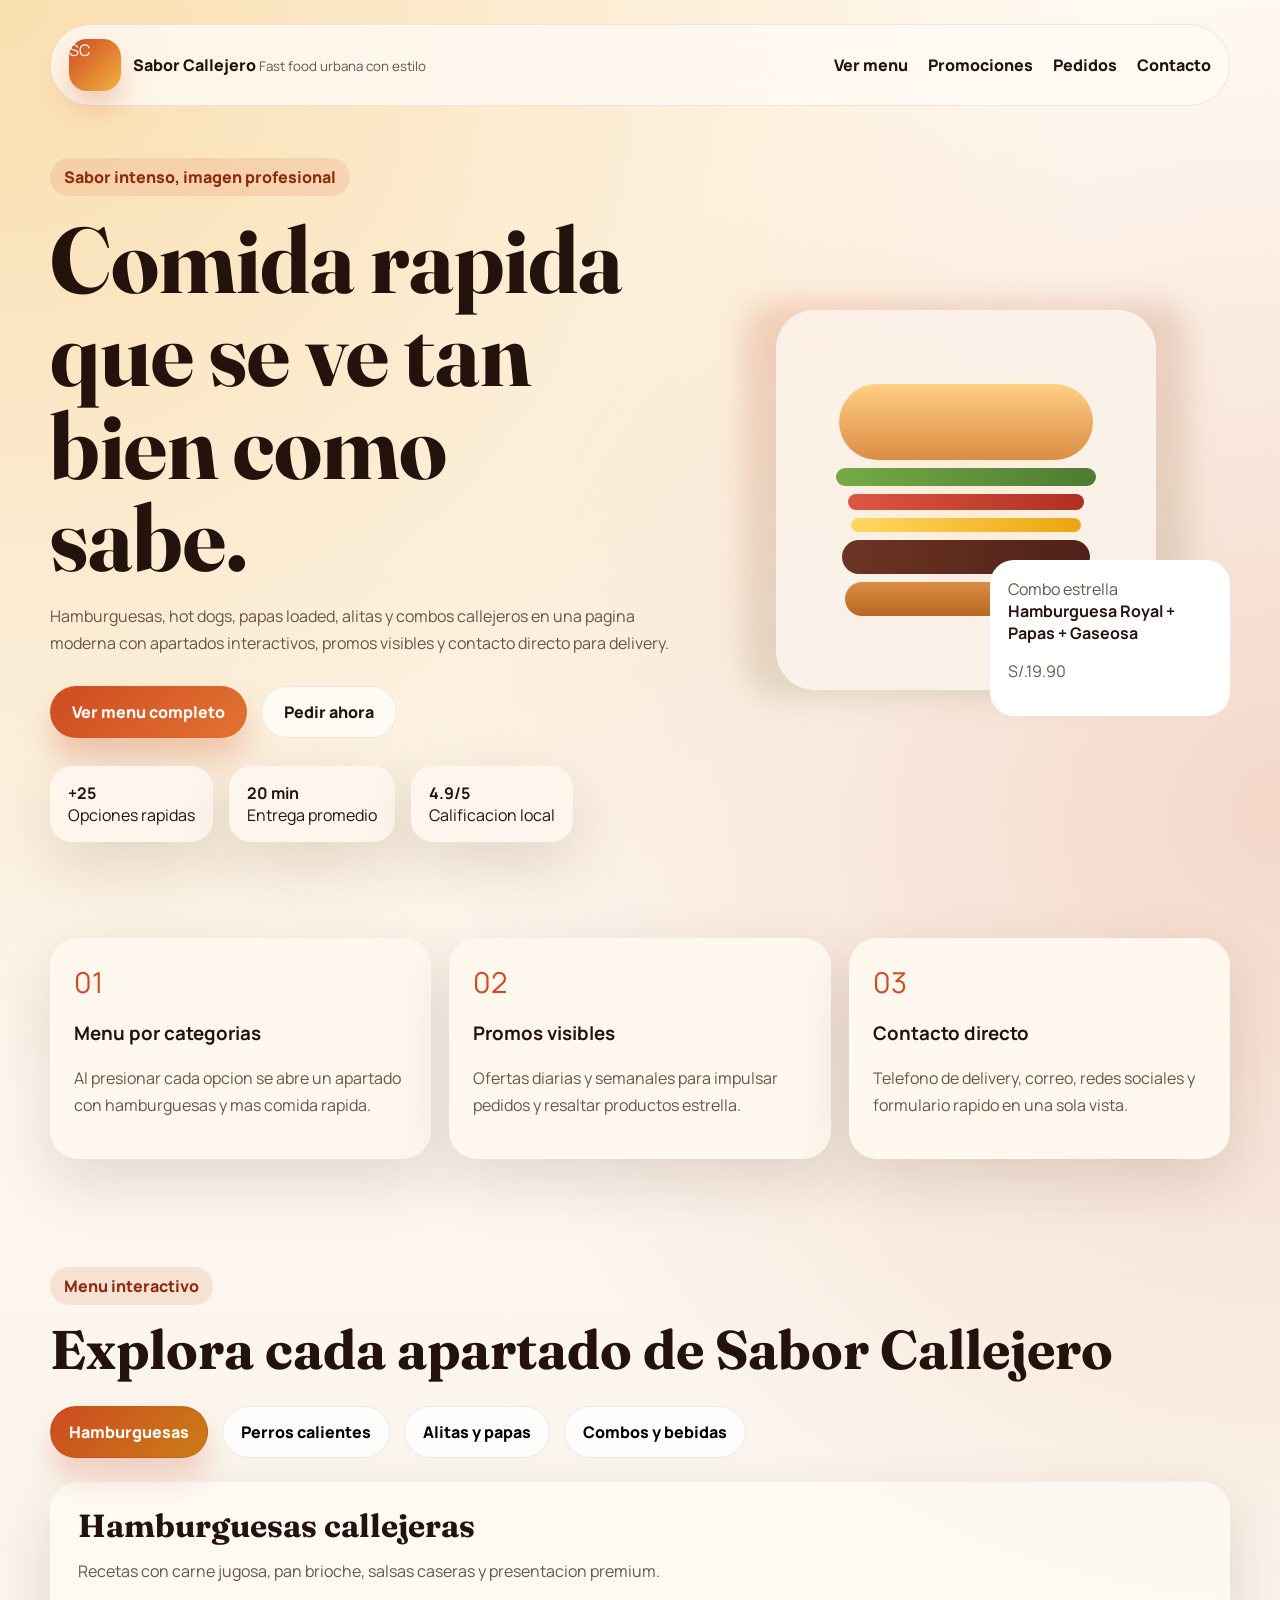
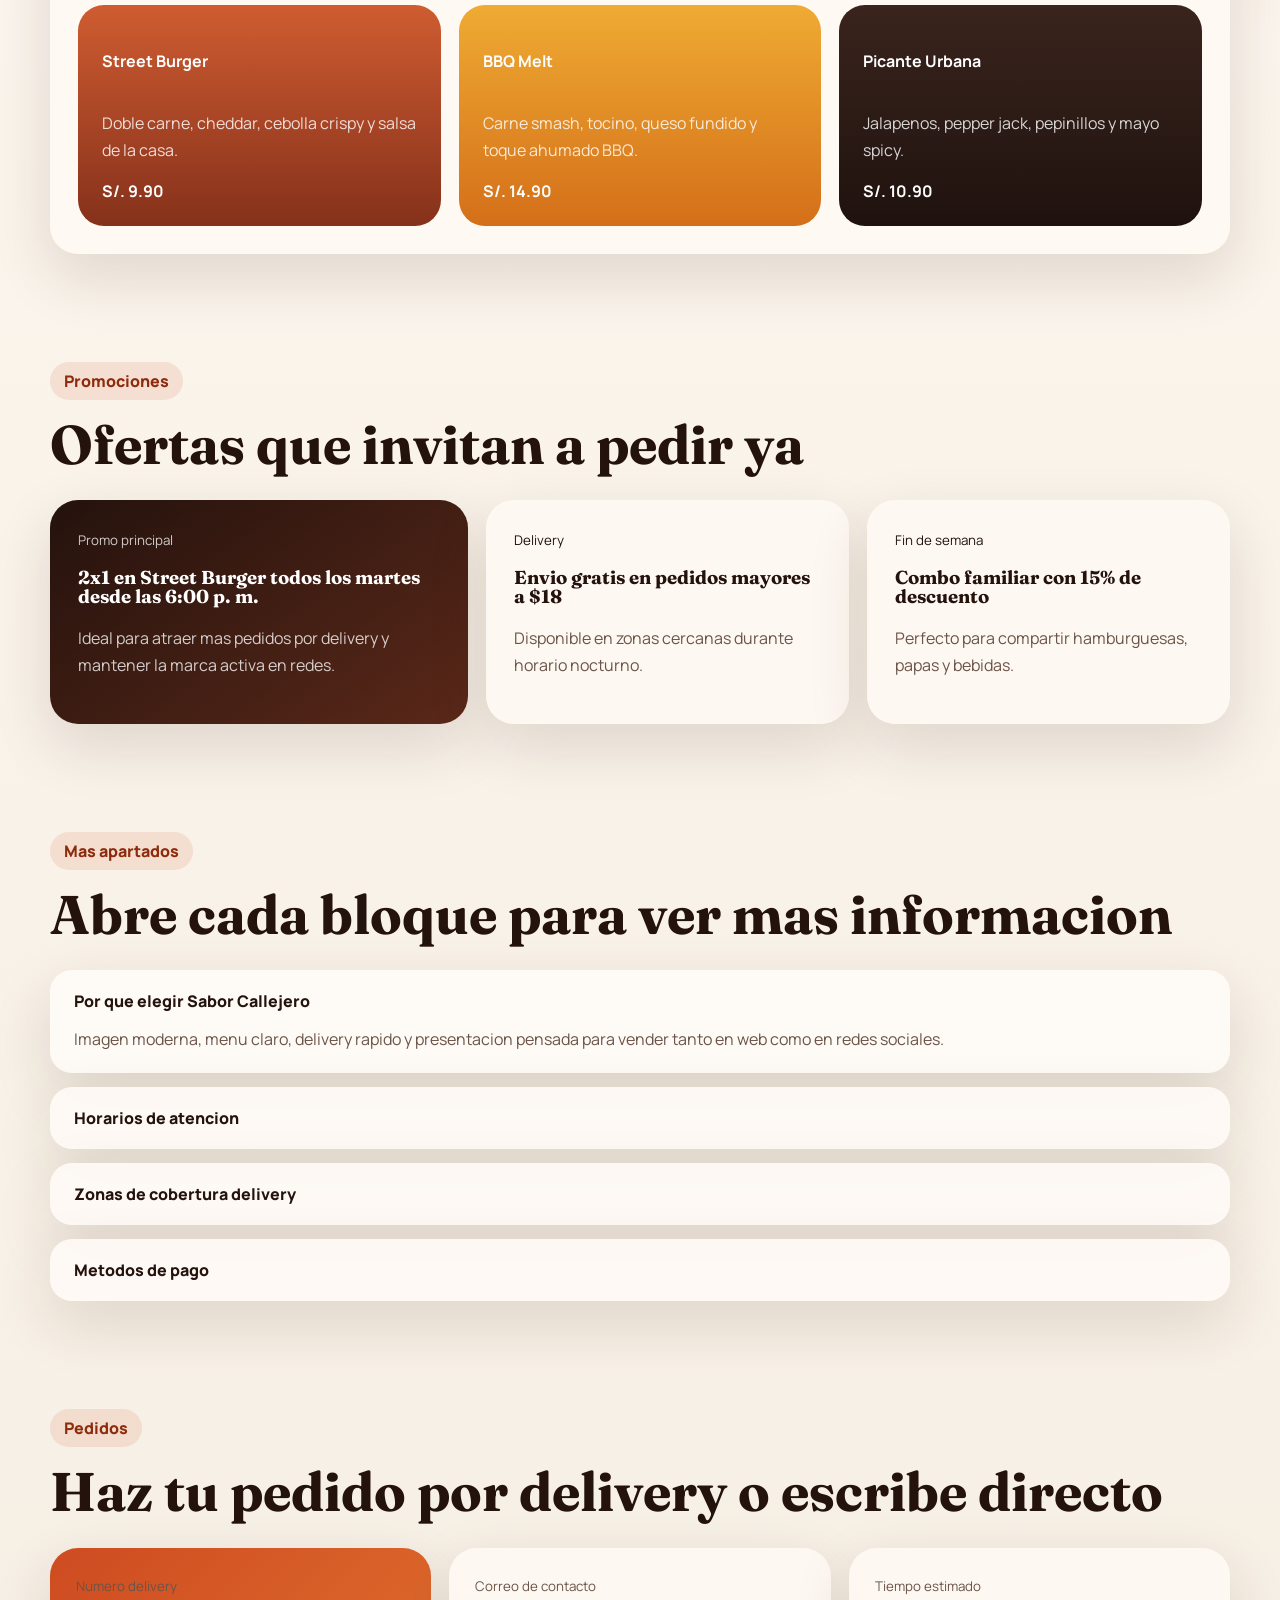
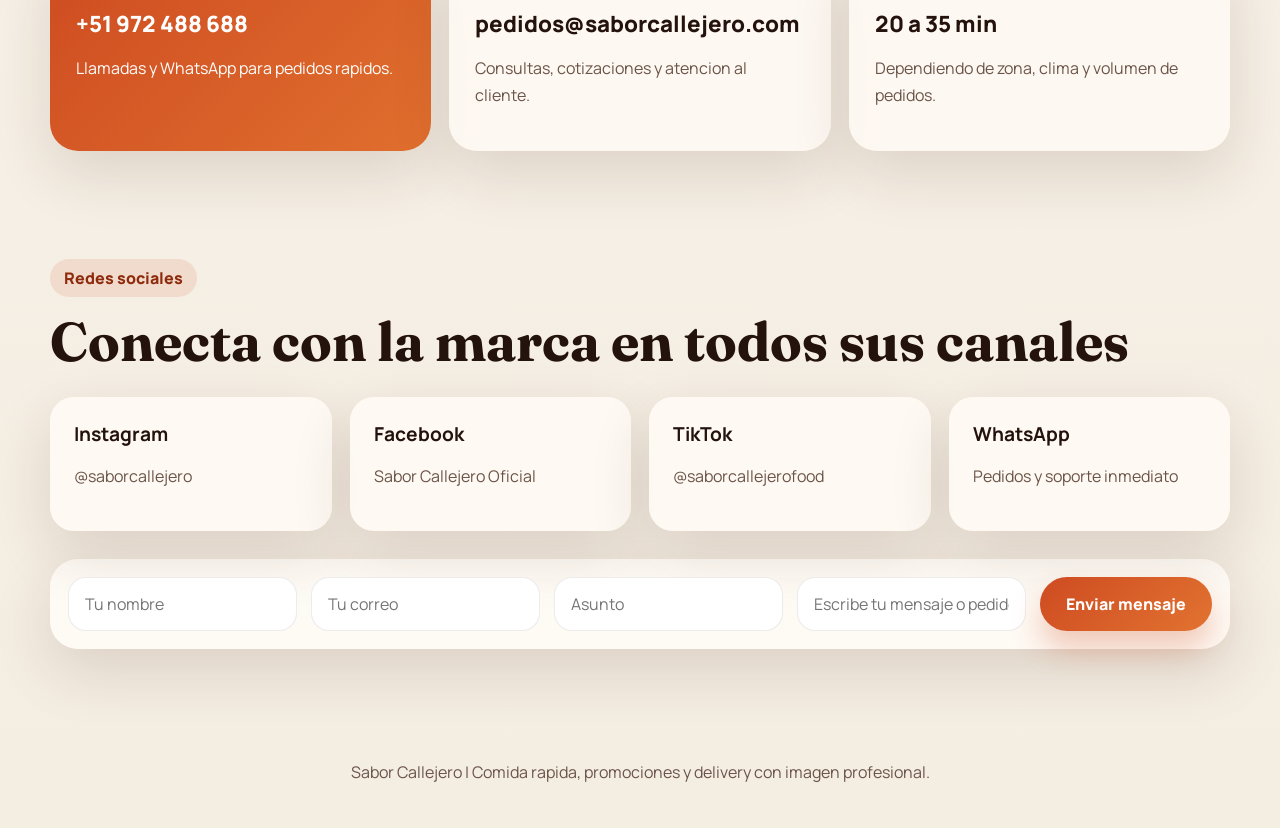
==== index.html @ bda2f39a "Add files via upload pagina web" ====
<!DOCTYPE html>
<html lang="es">
<head>
  <meta charset="UTF-8">
  <meta name="viewport" content="width=device-width, initial-scale=1.0">
  <title>Sabor Callejero</title>
  <link rel="preconnect" href="https://fonts.googleapis.com">
  <link rel="preconnect" href="https://fonts.gstatic.com" crossorigin>
  <link href="https://fonts.googleapis.com/css2?family=Fraunces:wght@600;700&family=Manrope:wght@400;500;700;800&display=swap" rel="stylesheet">
  <link rel="stylesheet" href="styles.css">
</head>
<body>
  <header class="hero" id="inicio">
    <nav class="navbar">
      <a class="brand" href="#inicio">
        <span class="brand-mark">SC</span>
        <span>
          <strong>Sabor Callejero</strong>
          <small>Fast food urbana con estilo</small>
        </span>
      </a>

      <div class="nav-links">
        <a href="#menu-panel">Ver menu</a>
        <a href="#promociones">Promociones</a>
        <a href="#pedidos">Pedidos</a>
        <a href="#contacto">Contacto</a>
      </div>
    </nav>

    <section class="hero-content">
      <div class="hero-copy">
        <span class="eyebrow">Sabor intenso, imagen profesional</span>
        <h1>Comida rapida que se ve tan bien como sabe.</h1>
        <p>
          Hamburguesas, hot dogs, papas loaded, alitas y combos callejeros en una pagina
          moderna con apartados interactivos, promos visibles y contacto directo para delivery.
        </p>

        <div class="hero-actions">
          <a class="btn btn-primary" href="#menu-panel">Ver menu completo</a>
          <a class="btn btn-secondary" href="#pedidos">Pedir ahora</a>
        </div>

        <div class="hero-stats">
          <article>
            <strong>+25</strong>
            <span>Opciones rapidas</span>
          </article>
          <article>
            <strong>20 min</strong>
            <span>Entrega promedio</span>
          </article>
          <article>
            <strong>4.9/5</strong>
            <span>Calificacion local</span>
          </article>
        </div>
      </div>

      <div class="hero-visual">
        <div class="hero-card">
          <div class="plate-glow"></div>
          <div class="plate">
            <div class="food-layer bun-top"></div>
            <div class="food-layer lettuce"></div>
            <div class="food-layer tomato"></div>
            <div class="food-layer cheese"></div>
            <div class="food-layer meat"></div>
            <div class="food-layer bun-bottom"></div>
          </div>
          <div class="floating-note">
            <span>Combo estrella</span>
            <strong>Hamburguesa Royal + Papas + Gaseosa</strong>
            <p>S/.19.90</p>
          </div>
        </div>
      </div>
    </section>
  </header>

  <main>
    <section class="section quick-highlights">
      <article>
        <span>01</span>
        <h3>Menu por categorias</h3>
        <p>Al presionar cada opcion se abre un apartado con hamburguesas y mas comida rapida.</p>
      </article>
      <article>
        <span>02</span>
        <h3>Promos visibles</h3>
        <p>Ofertas diarias y semanales para impulsar pedidos y resaltar productos estrella.</p>
      </article>
      <article>
        <span>03</span>
        <h3>Contacto directo</h3>
        <p>Telefono de delivery, correo, redes sociales y formulario rapido en una sola vista.</p>
      </article>
    </section>

    <section class="section menu-panel" id="menu-panel">
      <div class="section-heading">
        <span>Menu interactivo</span>
        <h2>Explora cada apartado de Sabor Callejero</h2>
      </div>

      <div class="menu-tabs" role="tablist" aria-label="Categorias del menu">
        <button class="tab-button active" data-tab="hamburguesas" type="button">Hamburguesas</button>
        <button class="tab-button" data-tab="perros" type="button">Perros calientes</button>
        <button class="tab-button" data-tab="alitas" type="button">Alitas y papas</button>
        <button class="tab-button" data-tab="combos" type="button">Combos y bebidas</button>
      </div>

      <div class="tab-panels">
        <section class="tab-panel active" id="hamburguesas">
          <div class="panel-intro">
            <h3>Hamburguesas callejeras</h3>
            <p>Recetas con carne jugosa, pan brioche, salsas caseras y presentacion premium.</p>
          </div>
          <div class="menu-grid">
            <article class="menu-card warm">
              <h4>Street Burger</h4>
              <p>Doble carne, cheddar, cebolla crispy y salsa de la casa.</p>
              <strong>S/. 9.90</strong>
            </article>
            <article class="menu-card bright">
              <h4>BBQ Melt</h4>
              <p>Carne smash, tocino, queso fundido y toque ahumado BBQ.</p>
              <strong>S/. 14.90</strong>
            </article>
            <article class="menu-card dark">
              <h4>Picante Urbana</h4>
              <p>Jalapenos, pepper jack, pepinillos y mayo spicy.</p>
              <strong>S/. 10.90</strong>
            </article>
          </div>
        </section>

        <section class="tab-panel" id="perros">
          <div class="panel-intro">
            <h3>Perros calientes y wraps</h3>
            <p>Opciones callejeras para quienes buscan algo rapido, potente y facil de pedir.</p>
          </div>
          <div class="menu-grid">
            <article class="menu-card gold">
              <h4>Dog Clasico XL</h4>
              <p>Salchicha premium, papitas trituradas, salsas y cebolla.</p>
              <strong>S/. 8.50</strong>
            </article>
            <article class="menu-card green">
              <h4>Wrap Crispy</h4>
              <p>Pollo crujiente, lechuga fresca, queso y salsa ranch.</p>
              <strong>S/. 9.30</strong>
            </article>
            <article class="menu-card warm">
              <h4>Dog Calle 90</h4>
              <p>Tocino, queso, maiz dulce y lluvia de papas crocantes.</p>
              <strong>S/. 8.90</strong>
            </article>
          </div>
        </section>

        <section class="tab-panel" id="alitas">
          <div class="panel-intro">
            <h3>Alitas, papas y extras</h3>
            <p>Perfecto para compartir o para armar una noche de antojo completo.</p>
          </div>
          <div class="menu-grid">
            <article class="menu-card dark">
              <h4>Alitas Hot Fire</h4>
              <p>8 piezas en salsa picante con dip cremoso.</p>
              <strong>S/. 10.90</strong>
            </article>
            <article class="menu-card sweet">
              <h4>Papas Loaded</h4>
              <p>Papas fritas con cheddar, bacon y salsa especial.</p>
              <strong>S/. 7.80</strong>
            </article>
            <article class="menu-card bright">
              <h4>Onion Crunch</h4>
              <p>Aros de cebolla y nuggets crujientes para compartir.</p>
              <strong>S/. 8.40</strong>
            </article>
          </div>
        </section>

        <section class="tab-panel" id="combos">
          <div class="panel-intro">
            <h3>Combos y bebidas</h3>
            <p>Pedidos listos para delivery con ahorro y presentacion clara para venta rapida.</p>
          </div>
          <div class="menu-grid">
            <article class="menu-card green">
              <h4>Combo Burger Max</h4>
              <p>Hamburguesa, papas grandes y gaseosa de 500 ml.</p>
              <strong>S/. 14.90</strong>
            </article>
            <article class="menu-card gold">
              <h4>Combo Street Duo</h4>
              <p>Dos perros calientes, papas medianas y dos bebidas.</p>
              <strong>S/. 17.50</strong>
            </article>
            <article class="menu-card sweet">
              <h4>Combo Party Box</h4>
              <p>Alitas, nuggets, papas loaded y cuatro gaseosas.</p>
              <strong>S/. 26.00</strong>
            </article>
          </div>
        </section>
      </div>
    </section>

    <section class="section promo-section" id="promociones">
      <div class="section-heading">
        <span>Promociones</span>
        <h2>Ofertas que invitan a pedir ya</h2>
      </div>

      <div class="promo-grid">
        <article class="promo-card feature">
          <small>Promo principal</small>
          <h3>2x1 en Street Burger todos los martes desde las 6:00 p. m.</h3>
          <p>Ideal para atraer mas pedidos por delivery y mantener la marca activa en redes.</p>
        </article>
        <article class="promo-card">
          <small>Delivery</small>
          <h3>Envio gratis en pedidos mayores a $18</h3>
          <p>Disponible en zonas cercanas durante horario nocturno.</p>
        </article>
        <article class="promo-card">
          <small>Fin de semana</small>
          <h3>Combo familiar con 15% de descuento</h3>
          <p>Perfecto para compartir hamburguesas, papas y bebidas.</p>
        </article>
      </div>
    </section>

    <section class="section accordion-section">
      <div class="section-heading">
        <span>Mas apartados</span>
        <h2>Abre cada bloque para ver mas informacion</h2>
      </div>

      <div class="accordion">
        <details open>
          <summary>Por que elegir Sabor Callejero</summary>
          <p>Imagen moderna, menu claro, delivery rapido y presentacion pensada para vender tanto en web como en redes sociales.</p>
        </details>
        <details>
          <summary>Horarios de atencion</summary>
          <p>Lunes a jueves de 5:30 Pm. a 12:30 Am. Viernes a domingo de 5:00 Pm. a 12.00 Am.</p>
        </details>
        <details>
          <summary>Zonas de cobertura delivery</summary>
          <p>Centro, zona comercial, barrios residenciales cercanos y oficinas alrededor del punto principal.</p>
        </details>
        <details>
          <summary>Metodos de pago</summary>
          <p>Efectivo, transferencia, tarjeta, pago contra entrega y billeteras digitales (Yape, plin, prexpe, etc).</p>
        </details>
      </div>
    </section>

    <section class="section orders-section" id="pedidos">
      <div class="section-heading">
        <span>Pedidos</span>
        <h2>Haz tu pedido por delivery o escribe directo</h2>
      </div>

      <div class="orders-grid">
        <article class="contact-card primary-contact">
          <small>Numero delivery</small>
          <a href="tel:+51972488688">+51 972 488 688</a>
          <p>Llamadas y WhatsApp para pedidos rapidos.</p>
        </article>
        <article class="contact-card">
          <small>Correo de contacto</small>
          <a href="mailto:pedidos@saborcallejero.com">pedidos@saborcallejero.com</a>
          <p>Consultas, cotizaciones y atencion al cliente.</p>
        </article>
        <article class="contact-card">
          <small>Tiempo estimado</small>
          <strong>20 a 35 min</strong>
          <p>Dependiendo de zona, clima y volumen de pedidos.</p>
        </article>
      </div>
    </section>

    <section class="section social-section" id="contacto">
      <div class="section-heading">
        <span>Redes sociales</span>
        <h2>Conecta con la marca en todos sus canales</h2>
      </div>

      <div class="social-grid">
        <a class="social-card" href="#" aria-label="Instagram de Sabor Callejero">
          <strong>Instagram</strong>
          <p>@saborcallejero</p>
        </a>
        <a class="social-card" href="#" aria-label="Facebook de Sabor Callejero">
          <strong>Facebook</strong>
          <p>Sabor Callejero Oficial</p>
        </a>
        <a class="social-card" href="#" aria-label="TikTok de Sabor Callejero">
          <strong>TikTok</strong>
          <p>@saborcallejerofood</p>
        </a>
        <a class="social-card" href="#" aria-label="WhatsApp de Sabor Callejero">
          <strong>WhatsApp</strong>
          <p>Pedidos y soporte inmediato</p>
        </a>
      </div>

      <form class="booking-form" id="bookingForm">
        <input type="text" name="nombre" placeholder="Tu nombre" required>
        <input type="email" name="correo" placeholder="Tu correo" required>
        <input type="text" name="asunto" placeholder="Asunto" required>
        <input type="text" name="mensaje" placeholder="Escribe tu mensaje o pedido" required>
        <button type="submit" class="btn btn-primary">Enviar mensaje</button>
      </form>
      <p class="form-message" id="formMessage" aria-live="polite"></p>
    </section>
  </main>

  <footer class="footer">
    <p>Sabor Callejero | Comida rapida, promociones y delivery con imagen profesional.</p>
  </footer>

  <script src="script.js"></script>
</body>
</html>
---- styles.css ----
:root {
  --bg: #f4ede2;
  --panel: rgba(255, 248, 240, 0.88);
  --panel-strong: #fff8ef;
  --text: #24120d;
  --muted: #6b5448;
  --primary: #ce4b21;
  --primary-dark: #8f2b0d;
  --accent: #f1b13f;
  --accent-dark: #ca7d16;
  --deep: #22130f;
  --green: #4f7a42;
  --line: rgba(36, 18, 13, 0.08);
  --shadow: 0 22px 60px rgba(69, 32, 18, 0.14);
  --radius: 28px;
}

* {
  box-sizing: border-box;
}

html {
  scroll-behavior: smooth;
}

body {
  margin: 0;
  font-family: "Manrope", sans-serif;
  color: var(--text);
  background:
    radial-gradient(circle at top left, rgba(241, 177, 63, 0.38), transparent 26%),
    radial-gradient(circle at right 20%, rgba(206, 75, 33, 0.18), transparent 24%),
    linear-gradient(180deg, #fffaf3 0%, var(--bg) 100%);
}

a {
  color: inherit;
  text-decoration: none;
}

button,
input {
  font: inherit;
}

.hero,
.section,
.footer {
  width: min(1180px, calc(100% - 32px));
  margin: 0 auto;
}

.hero {
  padding: 24px 0 42px;
}

.navbar {
  display: flex;
  justify-content: space-between;
  align-items: center;
  gap: 18px;
  padding: 14px 18px;
  border-radius: 999px;
  border: 1px solid var(--line);
  background: rgba(255, 251, 246, 0.8);
  backdrop-filter: blur(12px);
  position: sticky;
  top: 16px;
  z-index: 10;
}

.brand {
  display: flex;
  align-items: center;
  gap: 12px;
}

.brand span {
  display: block;
}

.brand strong,
.nav-links a,
.tab-button,
.accordion summary {
  font-weight: 800;
}

.brand small {
  color: var(--muted);
}

.brand-mark {
  width: 52px;
  height: 52px;
  display: grid;
  place-items: center;
  border-radius: 18px;
  color: white;
  background: linear-gradient(135deg, var(--primary), var(--accent));
  box-shadow: 0 16px 28px rgba(206, 75, 33, 0.25);
}

.nav-links {
  display: flex;
  flex-wrap: wrap;
  gap: 20px;
}

.nav-links a {
  position: relative;
}

.nav-links a::after {
  content: "";
  position: absolute;
  left: 0;
  bottom: -6px;
  width: 100%;
  height: 2px;
  background: var(--primary);
  transform: scaleX(0);
  transform-origin: left;
  transition: transform 0.25s ease;
}

.nav-links a:hover::after {
  transform: scaleX(1);
}

.hero-content {
  display: grid;
  grid-template-columns: 1.08fr 0.92fr;
  gap: 32px;
  align-items: center;
  padding-top: 52px;
}

.eyebrow,
.section-heading span {
  display: inline-block;
  padding: 8px 14px;
  border-radius: 999px;
  background: rgba(206, 75, 33, 0.12);
  color: var(--primary-dark);
  font-weight: 800;
}

.hero-copy h1,
.section-heading h2,
.panel-intro h3,
.promo-card h3 {
  font-family: "Fraunces", serif;
  line-height: 1;
}

.hero-copy h1 {
  font-size: clamp(3rem, 8vw, 5.8rem);
  margin: 18px 0;
  max-width: 10ch;
}

.hero-copy p,
.quick-highlights p,
.panel-intro p,
.menu-card p,
.promo-card p,
.contact-card p,
.social-card p,
.accordion p,
.footer p {
  color: var(--muted);
  line-height: 1.7;
}

.hero-actions,
.hero-stats,
.menu-tabs,
.promo-grid,
.orders-grid,
.social-grid {
  display: flex;
  flex-wrap: wrap;
}

.hero-actions {
  gap: 14px;
  margin-top: 28px;
}

.btn {
  min-height: 52px;
  padding: 0 22px;
  border: 0;
  border-radius: 999px;
  display: inline-flex;
  align-items: center;
  justify-content: center;
  cursor: pointer;
  font-weight: 800;
  transition: transform 0.25s ease, box-shadow 0.25s ease;
}

.btn:hover,
.tab-button:hover,
.social-card:hover {
  transform: translateY(-2px);
}

.btn-primary {
  color: white;
  background: linear-gradient(135deg, var(--primary), #e27331);
  box-shadow: 0 18px 30px rgba(206, 75, 33, 0.28);
}

.btn-secondary {
  background: rgba(255, 255, 255, 0.7);
  border: 1px solid var(--line);
}

.hero-stats {
  gap: 16px;
  margin-top: 28px;
}

.hero-stats article,
.quick-highlights article,
.contact-card,
.promo-card,
.social-card,
.accordion details,
.booking-form,
.tab-panel {
  box-shadow: var(--shadow);
}

.hero-stats article {
  min-width: 150px;
  padding: 16px 18px;
  border-radius: 22px;
  background: var(--panel);
}

.hero-stats strong,
.quick-highlights span,
.contact-card a,
.contact-card strong {
  display: block;
}

.hero-visual {
  position: relative;
}

.hero-card {
  position: relative;
  min-height: 520px;
  display: grid;
  place-items: center;
}

.plate-glow {
  position: absolute;
  inset: 12% 8%;
  border-radius: 32px;
  background:
    radial-gradient(circle at center, rgba(241, 177, 63, 0.72), transparent 42%),
    linear-gradient(160deg, rgba(206, 75, 33, 0.2), rgba(79, 122, 66, 0.16));
  filter: blur(14px);
}

.plate {
  position: relative;
  width: min(380px, 86%);
  aspect-ratio: 1 / 1;
  display: flex;
  flex-direction: column;
  justify-content: center;
  gap: 8px;
  padding: 42px;
  border-radius: 38px;
  background: rgba(255, 250, 244, 0.78);
  backdrop-filter: blur(10px);
  animation: floatPlate 4.6s ease-in-out infinite;
}

.food-layer {
  margin: 0 auto;
  border-radius: 999px;
}

.bun-top {
  width: 86%;
  height: 76px;
  background: linear-gradient(180deg, #ffcf83, #db8d44);
}

.lettuce {
  width: 88%;
  height: 18px;
  background: linear-gradient(90deg, #76aa48, #4d7b30);
}

.tomato {
  width: 80%;
  height: 16px;
  background: linear-gradient(90deg, #dc5743, #af2f21);
}

.cheese {
  width: 78%;
  height: 14px;
  background: linear-gradient(90deg, #ffd861, #eca510);
}

.meat {
  width: 84%;
  height: 34px;
  background: linear-gradient(90deg, #6d3424, #4f2117);
}

.bun-bottom {
  width: 82%;
  height: 34px;
  background: linear-gradient(180deg, #db8d44, #b76823);
}

.floating-note {
  position: absolute;
  right: 0;
  bottom: 44px;
  max-width: 240px;
  padding: 18px;
  border-radius: 24px;
  background: white;
  animation: floatNote 5.8s ease-in-out infinite;
}

.floating-note span,
.floating-note p {
  color: var(--muted);
}

.section {
  padding: 54px 0;
}

.section-heading h2 {
  font-size: clamp(2rem, 5vw, 3.4rem);
  margin: 18px 0 0;
}

.quick-highlights {
  display: grid;
  grid-template-columns: repeat(3, 1fr);
  gap: 18px;
}

.quick-highlights article {
  padding: 24px;
  border-radius: var(--radius);
  background: var(--panel-strong);
}

.quick-highlights span {
  font-size: 1.8rem;
  color: var(--primary);
  margin-bottom: 14px;
}

.menu-panel {
  scroll-margin-top: 110px;
}

.menu-tabs {
  gap: 14px;
  margin-top: 28px;
}

.tab-button {
  padding: 14px 18px;
  border-radius: 999px;
  border: 1px solid var(--line);
  background: rgba(255, 255, 255, 0.75);
  cursor: pointer;
  transition: all 0.25s ease;
}

.tab-button.active {
  color: white;
  background: linear-gradient(135deg, var(--primary), var(--accent-dark));
  box-shadow: 0 18px 28px rgba(206, 75, 33, 0.22);
}

.tab-panels {
  margin-top: 24px;
}

.tab-panel {
  display: none;
  padding: 28px;
  border-radius: var(--radius);
  background: rgba(255, 250, 244, 0.88);
}

.tab-panel.active {
  display: block;
  animation: fadeUp 0.35s ease;
}

.panel-intro {
  margin-bottom: 20px;
}

.panel-intro h3 {
  margin: 0 0 10px;
  font-size: 2rem;
}

.menu-grid,
.promo-grid,
.orders-grid,
.social-grid {
  display: grid;
  gap: 18px;
}

.menu-grid {
  grid-template-columns: repeat(3, 1fr);
}

.menu-card {
  min-height: 220px;
  padding: 24px;
  border-radius: 26px;
  color: white;
  display: flex;
  flex-direction: column;
  justify-content: flex-end;
}

.menu-card p {
  color: rgba(255, 255, 255, 0.82);
}

.warm {
  background: linear-gradient(180deg, #cf5c31, #85311b);
}

.bright,
.gold {
  background: linear-gradient(180deg, #efab33, #d46f19);
}

.green {
  background: linear-gradient(180deg, #688f4b, #35542c);
}

.sweet {
  background: linear-gradient(180deg, #bf6f52, #7c3a32);
}

.dark {
  background: linear-gradient(180deg, #3a241d, #1f120e);
}

.promo-grid {
  margin-top: 28px;
  grid-template-columns: 1.15fr 1fr 1fr;
}

.promo-card {
  padding: 28px;
  border-radius: var(--radius);
  background: rgba(255, 250, 244, 0.88);
}

.promo-card.feature {
  color: white;
  background: linear-gradient(145deg, #24120d, #5a2819);
}

.promo-card.feature p,
.promo-card.feature small {
  color: rgba(255, 255, 255, 0.78);
}

.accordion {
  display: grid;
  gap: 14px;
  margin-top: 28px;
}

.accordion details {
  padding: 20px 24px;
  border-radius: 22px;
  background: rgba(255, 251, 247, 0.9);
}

.accordion summary {
  cursor: pointer;
  list-style: none;
}

.accordion summary::-webkit-details-marker {
  display: none;
}

.accordion p {
  margin: 14px 0 0;
}

.orders-grid {
  margin-top: 28px;
  grid-template-columns: repeat(3, 1fr);
}

.contact-card {
  padding: 26px;
  border-radius: var(--radius);
  background: rgba(255, 250, 244, 0.88);
}

.primary-contact {
  color: white;
  background: linear-gradient(135deg, var(--primary), #e06f2e);
}

.primary-contact p,
.primary-contact small,
.primary-contact a {
  color: white;
}

.contact-card small {
  color: var(--muted);
}

.contact-card a,
.contact-card strong {
  font-size: 1.4rem;
  font-weight: 800;
  margin: 12px 0 8px;
}

.social-grid {
  margin-top: 28px;
  grid-template-columns: repeat(4, 1fr);
}

.social-card {
  padding: 24px;
  border-radius: 24px;
  background: rgba(255, 251, 246, 0.9);
  transition: transform 0.25s ease, box-shadow 0.25s ease;
}

.social-card strong {
  display: block;
  font-size: 1.2rem;
  margin-bottom: 6px;
}

.booking-form {
  display: grid;
  grid-template-columns: repeat(5, 1fr);
  gap: 14px;
  margin-top: 28px;
  padding: 18px;
  border-radius: var(--radius);
  background: rgba(255, 251, 246, 0.92);
}

.booking-form input {
  min-height: 54px;
  padding: 0 16px;
  border-radius: 18px;
  border: 1px solid var(--line);
  background: white;
}

.form-message {
  min-height: 24px;
  margin-top: 16px;
  color: var(--green);
  font-weight: 800;
}

.footer {
  padding: 0 0 42px;
}

.footer p {
  margin: 0;
  text-align: center;
}

@keyframes floatPlate {
  0%, 100% {
    transform: translateY(0);
  }
  50% {
    transform: translateY(-12px);
  }
}

@keyframes floatNote {
  0%, 100% {
    transform: translateY(0);
  }
  50% {
    transform: translateY(-10px);
  }
}

@keyframes fadeUp {
  from {
    opacity: 0;
    transform: translateY(12px);
  }
  to {
    opacity: 1;
    transform: translateY(0);
  }
}

@media (max-width: 1024px) {
  .hero-content,
  .quick-highlights,
  .promo-grid,
  .orders-grid,
  .social-grid,
  .menu-grid,
  .booking-form {
    grid-template-columns: 1fr;
  }

  .social-grid {
    display: grid;
  }
}

@media (max-width: 860px) {
  .navbar,
  .nav-links {
    flex-direction: column;
  }

  .hero-content {
    grid-template-columns: 1fr;
  }

  .hero-card {
    min-height: 420px;
  }

  .floating-note {
    position: static;
    margin-top: 18px;
    max-width: 100%;
  }
}

@media (max-width: 640px) {
  .hero,
  .section,
  .footer {
    width: min(100% - 20px, 1180px);
  }

  .hero-copy h1 {
    font-size: clamp(2.6rem, 14vw, 4rem);
  }

  .plate {
    padding: 28px;
  }

  .tab-button,
  .btn {
    width: 100%;
  }

  .menu-tabs {
    display: grid;
  }

  .section {
    padding: 40px 0;
  }
}
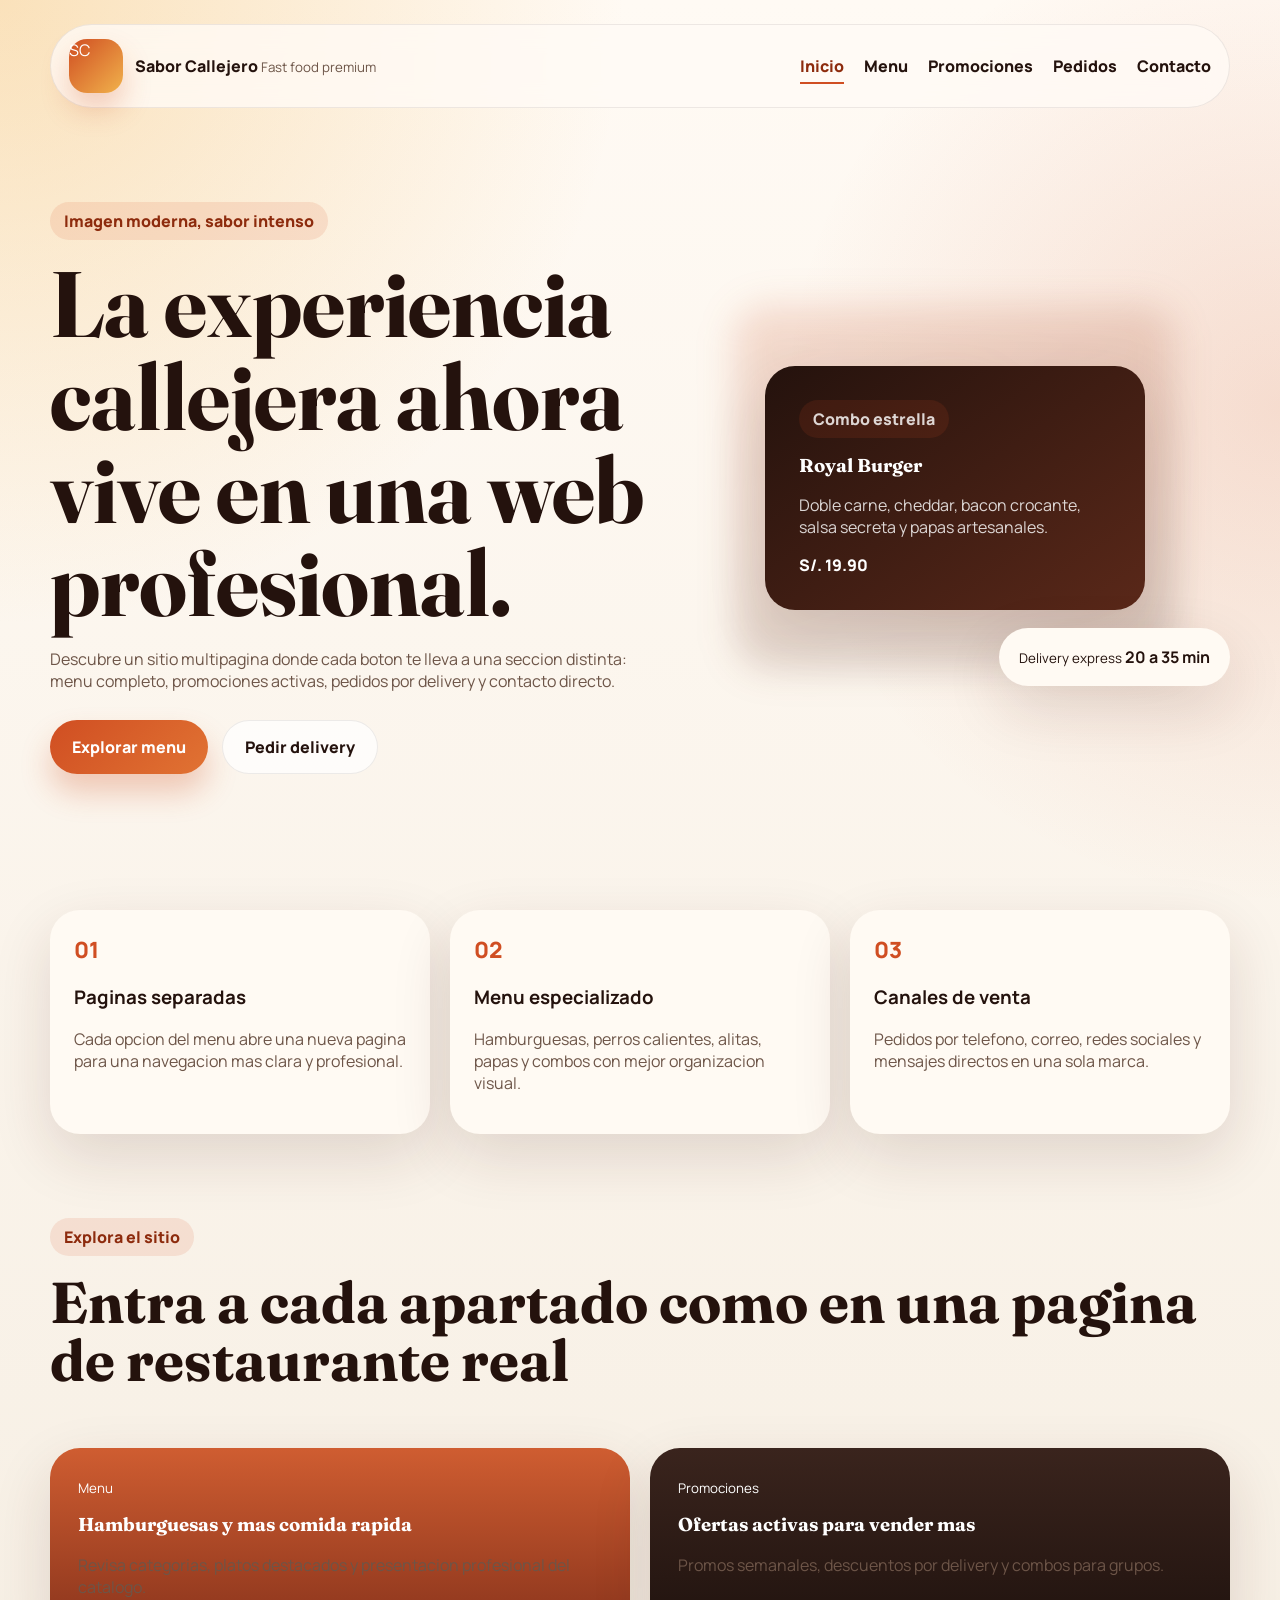
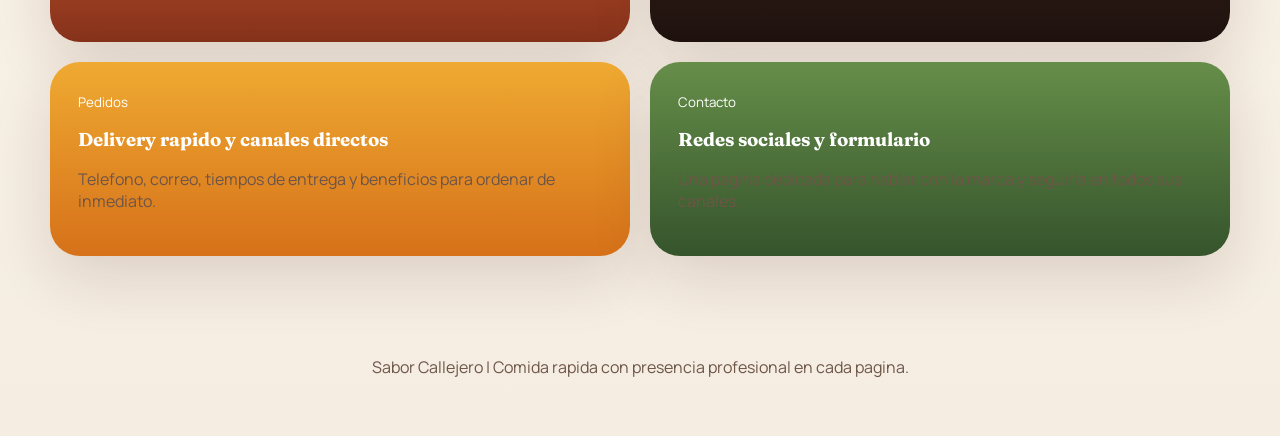
==== commit 11f2a46c: "Add files via upload" ====
--- a/index.html
+++ b/index.html
@@ -3,327 +3,116 @@
 <head>
   <meta charset="UTF-8">
   <meta name="viewport" content="width=device-width, initial-scale=1.0">
-  <title>Sabor Callejero</title>
+  <title>Sabor Callejero | Inicio</title>
   <link rel="preconnect" href="https://fonts.googleapis.com">
   <link rel="preconnect" href="https://fonts.gstatic.com" crossorigin>
   <link href="https://fonts.googleapis.com/css2?family=Fraunces:wght@600;700&family=Manrope:wght@400;500;700;800&display=swap" rel="stylesheet">
   <link rel="stylesheet" href="styles.css">
 </head>
-<body>
-  <header class="hero" id="inicio">
+<body data-page="inicio">
+  <header class="site-shell hero-home">
     <nav class="navbar">
-      <a class="brand" href="#inicio">
+      <a class="brand" href="index.html">
         <span class="brand-mark">SC</span>
         <span>
           <strong>Sabor Callejero</strong>
-          <small>Fast food urbana con estilo</small>
+          <small>Fast food premium</small>
         </span>
       </a>
 
       <div class="nav-links">
-        <a href="#menu-panel">Ver menu</a>
-        <a href="#promociones">Promociones</a>
-        <a href="#pedidos">Pedidos</a>
-        <a href="#contacto">Contacto</a>
+        <a href="index.html" data-link="inicio">Inicio</a>
+        <a href="menu.html" data-link="menu">Menu</a>
+        <a href="promociones.html" data-link="promociones">Promociones</a>
+        <a href="pedidos.html" data-link="pedidos">Pedidos</a>
+        <a href="contacto.html" data-link="contacto">Contacto</a>
       </div>
     </nav>
 
-    <section class="hero-content">
+    <section class="hero hero-grid">
       <div class="hero-copy">
-        <span class="eyebrow">Sabor intenso, imagen profesional</span>
-        <h1>Comida rapida que se ve tan bien como sabe.</h1>
+        <span class="eyebrow">Imagen moderna, sabor intenso</span>
+        <h1>La experiencia callejera ahora vive en una web profesional.</h1>
         <p>
-          Hamburguesas, hot dogs, papas loaded, alitas y combos callejeros en una pagina
-          moderna con apartados interactivos, promos visibles y contacto directo para delivery.
+          Descubre un sitio multipagina donde cada boton te lleva a una seccion distinta:
+          menu completo, promociones activas, pedidos por delivery y contacto directo.
         </p>
-
         <div class="hero-actions">
-          <a class="btn btn-primary" href="#menu-panel">Ver menu completo</a>
-          <a class="btn btn-secondary" href="#pedidos">Pedir ahora</a>
-        </div>
-
-        <div class="hero-stats">
-          <article>
-            <strong>+25</strong>
-            <span>Opciones rapidas</span>
-          </article>
-          <article>
-            <strong>20 min</strong>
-            <span>Entrega promedio</span>
-          </article>
-          <article>
-            <strong>4.9/5</strong>
-            <span>Calificacion local</span>
-          </article>
+          <a class="btn btn-primary" href="menu.html">Explorar menu</a>
+          <a class="btn btn-secondary" href="pedidos.html">Pedir delivery</a>
         </div>
       </div>
 
-      <div class="hero-visual">
+      <div class="hero-stage">
         <div class="hero-card">
-          <div class="plate-glow"></div>
-          <div class="plate">
-            <div class="food-layer bun-top"></div>
-            <div class="food-layer lettuce"></div>
-            <div class="food-layer tomato"></div>
-            <div class="food-layer cheese"></div>
-            <div class="food-layer meat"></div>
-            <div class="food-layer bun-bottom"></div>
+          <div class="stage-glow"></div>
+          <div class="showcase-card">
+            <span class="showcase-badge">Combo estrella</span>
+            <h3>Royal Burger</h3>
+            <p>Doble carne, cheddar, bacon crocante, salsa secreta y papas artesanales.</p>
+            <strong>S/. 19.90</strong>
           </div>
-          <div class="floating-note">
-            <span>Combo estrella</span>
-            <strong>Hamburguesa Royal + Papas + Gaseosa</strong>
-            <p>S/.19.90</p>
+          <div class="mini-card">
+            <small>Delivery express</small>
+            <strong>20 a 35 min</strong>
           </div>
         </div>
       </div>
     </section>
   </header>
 
-  <main>
-    <section class="section quick-highlights">
-      <article>
+  <main class="site-shell">
+    <section class="section feature-grid">
+      <article class="feature-card">
         <span>01</span>
-        <h3>Menu por categorias</h3>
-        <p>Al presionar cada opcion se abre un apartado con hamburguesas y mas comida rapida.</p>
+        <h3>Paginas separadas</h3>
+        <p>Cada opcion del menu abre una nueva pagina para una navegacion mas clara y profesional.</p>
       </article>
-      <article>
+      <article class="feature-card">
         <span>02</span>
-        <h3>Promos visibles</h3>
-        <p>Ofertas diarias y semanales para impulsar pedidos y resaltar productos estrella.</p>
+        <h3>Menu especializado</h3>
+        <p>Hamburguesas, perros calientes, alitas, papas y combos con mejor organizacion visual.</p>
       </article>
-      <article>
+      <article class="feature-card">
         <span>03</span>
-        <h3>Contacto directo</h3>
-        <p>Telefono de delivery, correo, redes sociales y formulario rapido en una sola vista.</p>
+        <h3>Canales de venta</h3>
+        <p>Pedidos por telefono, correo, redes sociales y mensajes directos en una sola marca.</p>
       </article>
     </section>
 
-    <section class="section menu-panel" id="menu-panel">
+    <section class="section split-section">
       <div class="section-heading">
-        <span>Menu interactivo</span>
-        <h2>Explora cada apartado de Sabor Callejero</h2>
+        <span>Explora el sitio</span>
+        <h2>Entra a cada apartado como en una pagina de restaurante real</h2>
       </div>
 
-      <div class="menu-tabs" role="tablist" aria-label="Categorias del menu">
-        <button class="tab-button active" data-tab="hamburguesas" type="button">Hamburguesas</button>
-        <button class="tab-button" data-tab="perros" type="button">Perros calientes</button>
-        <button class="tab-button" data-tab="alitas" type="button">Alitas y papas</button>
-        <button class="tab-button" data-tab="combos" type="button">Combos y bebidas</button>
-      </div>
-
-      <div class="tab-panels">
-        <section class="tab-panel active" id="hamburguesas">
-          <div class="panel-intro">
-            <h3>Hamburguesas callejeras</h3>
-            <p>Recetas con carne jugosa, pan brioche, salsas caseras y presentacion premium.</p>
-          </div>
-          <div class="menu-grid">
-            <article class="menu-card warm">
-              <h4>Street Burger</h4>
-              <p>Doble carne, cheddar, cebolla crispy y salsa de la casa.</p>
-              <strong>S/. 9.90</strong>
-            </article>
-            <article class="menu-card bright">
-              <h4>BBQ Melt</h4>
-              <p>Carne smash, tocino, queso fundido y toque ahumado BBQ.</p>
-              <strong>S/. 14.90</strong>
-            </article>
-            <article class="menu-card dark">
-              <h4>Picante Urbana</h4>
-              <p>Jalapenos, pepper jack, pepinillos y mayo spicy.</p>
-              <strong>S/. 10.90</strong>
-            </article>
-          </div>
-        </section>
-
-        <section class="tab-panel" id="perros">
-          <div class="panel-intro">
-            <h3>Perros calientes y wraps</h3>
-            <p>Opciones callejeras para quienes buscan algo rapido, potente y facil de pedir.</p>
-          </div>
-          <div class="menu-grid">
-            <article class="menu-card gold">
-              <h4>Dog Clasico XL</h4>
-              <p>Salchicha premium, papitas trituradas, salsas y cebolla.</p>
-              <strong>S/. 8.50</strong>
-            </article>
-            <article class="menu-card green">
-              <h4>Wrap Crispy</h4>
-              <p>Pollo crujiente, lechuga fresca, queso y salsa ranch.</p>
-              <strong>S/. 9.30</strong>
-            </article>
-            <article class="menu-card warm">
-              <h4>Dog Calle 90</h4>
-              <p>Tocino, queso, maiz dulce y lluvia de papas crocantes.</p>
-              <strong>S/. 8.90</strong>
-            </article>
-          </div>
-        </section>
-
-        <section class="tab-panel" id="alitas">
-          <div class="panel-intro">
-            <h3>Alitas, papas y extras</h3>
-            <p>Perfecto para compartir o para armar una noche de antojo completo.</p>
-          </div>
-          <div class="menu-grid">
-            <article class="menu-card dark">
-              <h4>Alitas Hot Fire</h4>
-              <p>8 piezas en salsa picante con dip cremoso.</p>
-              <strong>S/. 10.90</strong>
-            </article>
-            <article class="menu-card sweet">
-              <h4>Papas Loaded</h4>
-              <p>Papas fritas con cheddar, bacon y salsa especial.</p>
-              <strong>S/. 7.80</strong>
-            </article>
-            <article class="menu-card bright">
-              <h4>Onion Crunch</h4>
-              <p>Aros de cebolla y nuggets crujientes para compartir.</p>
-              <strong>S/. 8.40</strong>
-            </article>
-          </div>
-        </section>
-
-        <section class="tab-panel" id="combos">
-          <div class="panel-intro">
-            <h3>Combos y bebidas</h3>
-            <p>Pedidos listos para delivery con ahorro y presentacion clara para venta rapida.</p>
-          </div>
-          <div class="menu-grid">
-            <article class="menu-card green">
-              <h4>Combo Burger Max</h4>
-              <p>Hamburguesa, papas grandes y gaseosa de 500 ml.</p>
-              <strong>S/. 14.90</strong>
-            </article>
-            <article class="menu-card gold">
-              <h4>Combo Street Duo</h4>
-              <p>Dos perros calientes, papas medianas y dos bebidas.</p>
-              <strong>S/. 17.50</strong>
-            </article>
-            <article class="menu-card sweet">
-              <h4>Combo Party Box</h4>
-              <p>Alitas, nuggets, papas loaded y cuatro gaseosas.</p>
-              <strong>S/. 26.00</strong>
-            </article>
-          </div>
-        </section>
-      </div>
-    </section>
-
-    <section class="section promo-section" id="promociones">
-      <div class="section-heading">
-        <span>Promociones</span>
-        <h2>Ofertas que invitan a pedir ya</h2>
-      </div>
-
-      <div class="promo-grid">
-        <article class="promo-card feature">
-          <small>Promo principal</small>
-          <h3>2x1 en Street Burger todos los martes desde las 6:00 p. m.</h3>
-          <p>Ideal para atraer mas pedidos por delivery y mantener la marca activa en redes.</p>
-        </article>
-        <article class="promo-card">
-          <small>Delivery</small>
-          <h3>Envio gratis en pedidos mayores a $18</h3>
-          <p>Disponible en zonas cercanas durante horario nocturno.</p>
-        </article>
-        <article class="promo-card">
-          <small>Fin de semana</small>
-          <h3>Combo familiar con 15% de descuento</h3>
-          <p>Perfecto para compartir hamburguesas, papas y bebidas.</p>
-        </article>
-      </div>
-    </section>
-
-    <section class="section accordion-section">
-      <div class="section-heading">
-        <span>Mas apartados</span>
-        <h2>Abre cada bloque para ver mas informacion</h2>
-      </div>
-
-      <div class="accordion">
-        <details open>
-          <summary>Por que elegir Sabor Callejero</summary>
-          <p>Imagen moderna, menu claro, delivery rapido y presentacion pensada para vender tanto en web como en redes sociales.</p>
-        </details>
-        <details>
-          <summary>Horarios de atencion</summary>
-          <p>Lunes a jueves de 5:30 Pm. a 12:30 Am. Viernes a domingo de 5:00 Pm. a 12.00 Am.</p>
-        </details>
-        <details>
-          <summary>Zonas de cobertura delivery</summary>
-          <p>Centro, zona comercial, barrios residenciales cercanos y oficinas alrededor del punto principal.</p>
-        </details>
-        <details>
-          <summary>Metodos de pago</summary>
-          <p>Efectivo, transferencia, tarjeta, pago contra entrega y billeteras digitales (Yape, plin, prexpe, etc).</p>
-        </details>
-      </div>
-    </section>
-
-    <section class="section orders-section" id="pedidos">
-      <div class="section-heading">
-        <span>Pedidos</span>
-        <h2>Haz tu pedido por delivery o escribe directo</h2>
-      </div>
-
-      <div class="orders-grid">
-        <article class="contact-card primary-contact">
-          <small>Numero delivery</small>
-          <a href="tel:+51972488688">+51 972 488 688</a>
-          <p>Llamadas y WhatsApp para pedidos rapidos.</p>
-        </article>
-        <article class="contact-card">
-          <small>Correo de contacto</small>
-          <a href="mailto:pedidos@saborcallejero.com">pedidos@saborcallejero.com</a>
-          <p>Consultas, cotizaciones y atencion al cliente.</p>
-        </article>
-        <article class="contact-card">
-          <small>Tiempo estimado</small>
-          <strong>20 a 35 min</strong>
-          <p>Dependiendo de zona, clima y volumen de pedidos.</p>
-        </article>
-      </div>
-    </section>
-
-    <section class="section social-section" id="contacto">
-      <div class="section-heading">
-        <span>Redes sociales</span>
-        <h2>Conecta con la marca en todos sus canales</h2>
-      </div>
-
-      <div class="social-grid">
-        <a class="social-card" href="#" aria-label="Instagram de Sabor Callejero">
-          <strong>Instagram</strong>
-          <p>@saborcallejero</p>
+      <div class="page-links-grid">
+        <a class="page-link-card warm-card" href="menu.html">
+          <small>Menu</small>
+          <h3>Hamburguesas y mas comida rapida</h3>
+          <p>Revisa categorias, platos destacados y presentacion profesional del catalogo.</p>
         </a>
-        <a class="social-card" href="#" aria-label="Facebook de Sabor Callejero">
-          <strong>Facebook</strong>
-          <p>Sabor Callejero Oficial</p>
+        <a class="page-link-card dark-card" href="promociones.html">
+          <small>Promociones</small>
+          <h3>Ofertas activas para vender mas</h3>
+          <p>Promos semanales, descuentos por delivery y combos para grupos.</p>
         </a>
-        <a class="social-card" href="#" aria-label="TikTok de Sabor Callejero">
-          <strong>TikTok</strong>
-          <p>@saborcallejerofood</p>
+        <a class="page-link-card gold-card" href="pedidos.html">
+          <small>Pedidos</small>
+          <h3>Delivery rapido y canales directos</h3>
+          <p>Telefono, correo, tiempos de entrega y beneficios para ordenar de inmediato.</p>
         </a>
-        <a class="social-card" href="#" aria-label="WhatsApp de Sabor Callejero">
-          <strong>WhatsApp</strong>
-          <p>Pedidos y soporte inmediato</p>
+        <a class="page-link-card green-card" href="contacto.html">
+          <small>Contacto</small>
+          <h3>Redes sociales y formulario</h3>
+          <p>Una pagina dedicada para hablar con la marca y seguirla en todos sus canales.</p>
         </a>
       </div>
-
-      <form class="booking-form" id="bookingForm">
-        <input type="text" name="nombre" placeholder="Tu nombre" required>
-        <input type="email" name="correo" placeholder="Tu correo" required>
-        <input type="text" name="asunto" placeholder="Asunto" required>
-        <input type="text" name="mensaje" placeholder="Escribe tu mensaje o pedido" required>
-        <button type="submit" class="btn btn-primary">Enviar mensaje</button>
-      </form>
-      <p class="form-message" id="formMessage" aria-live="polite"></p>
     </section>
   </main>
 
-  <footer class="footer">
-    <p>Sabor Callejero | Comida rapida, promociones y delivery con imagen profesional.</p>
+  <footer class="footer site-shell">
+    <p>Sabor Callejero | Comida rapida con presencia profesional en cada pagina.</p>
   </footer>
 
   <script src="script.js"></script>
--- a/styles.css
+++ b/styles.css
@@ -1,26 +1,19 @@
 :root {
-  --bg: #f4ede2;
-  --panel: rgba(255, 248, 240, 0.88);
-  --panel-strong: #fff8ef;
+  --bg: #f5ede1;
+  --surface: rgba(255, 249, 241, 0.9);
+  --surface-strong: #fffaf3;
   --text: #24120d;
-  --muted: #6b5448;
-  --primary: #ce4b21;
-  --primary-dark: #8f2b0d;
-  --accent: #f1b13f;
-  --accent-dark: #ca7d16;
-  --deep: #22130f;
-  --green: #4f7a42;
+  --muted: #6d5548;
+  --primary: #d04e22;
+  --primary-dark: #8d2b0d;
+  --accent: #f1b24c;
   --line: rgba(36, 18, 13, 0.08);
-  --shadow: 0 22px 60px rgba(69, 32, 18, 0.14);
-  --radius: 28px;
+  --shadow: 0 22px 60px rgba(68, 31, 18, 0.14);
+  --radius: 30px;
 }
 
 * {
   box-sizing: border-box;
-}
-
-html {
-  scroll-behavior: smooth;
 }
 
 body {
@@ -28,9 +21,9 @@
   font-family: "Manrope", sans-serif;
   color: var(--text);
   background:
-    radial-gradient(circle at top left, rgba(241, 177, 63, 0.38), transparent 26%),
-    radial-gradient(circle at right 20%, rgba(206, 75, 33, 0.18), transparent 24%),
-    linear-gradient(180deg, #fffaf3 0%, var(--bg) 100%);
+    radial-gradient(circle at top left, rgba(241, 178, 76, 0.34), transparent 26%),
+    radial-gradient(circle at right 20%, rgba(208, 78, 34, 0.16), transparent 24%),
+    linear-gradient(180deg, #fffaf4 0%, var(--bg) 100%);
 }
 
 a {
@@ -43,30 +36,22 @@
   font: inherit;
 }
 
-.hero,
-.section,
-.footer {
+.site-shell {
   width: min(1180px, calc(100% - 32px));
   margin: 0 auto;
-}
-
-.hero {
-  padding: 24px 0 42px;
 }
 
 .navbar {
   display: flex;
   justify-content: space-between;
   align-items: center;
-  gap: 18px;
+  gap: 20px;
   padding: 14px 18px;
+  margin-top: 24px;
+  border: 1px solid var(--line);
   border-radius: 999px;
-  border: 1px solid var(--line);
-  background: rgba(255, 251, 246, 0.8);
+  background: rgba(255, 251, 245, 0.8);
   backdrop-filter: blur(12px);
-  position: sticky;
-  top: 16px;
-  z-index: 10;
 }
 
 .brand {
@@ -81,24 +66,35 @@
 
 .brand strong,
 .nav-links a,
-.tab-button,
-.accordion summary {
+.feature-card span,
+.showcase-card strong,
+.contact-card a,
+.contact-card strong {
   font-weight: 800;
 }
 
-.brand small {
+.brand small,
+.hero-copy p,
+.page-hero p,
+.feature-card p,
+.page-link-card p,
+.menu-card p,
+.promo-card p,
+.contact-card p,
+.social-card p,
+.footer p {
   color: var(--muted);
 }
 
 .brand-mark {
-  width: 52px;
-  height: 52px;
+  width: 54px;
+  height: 54px;
   display: grid;
   place-items: center;
   border-radius: 18px;
   color: white;
   background: linear-gradient(135deg, var(--primary), var(--accent));
-  box-shadow: 0 16px 28px rgba(206, 75, 33, 0.25);
+  box-shadow: 0 16px 28px rgba(208, 78, 34, 0.25);
 }
 
 .nav-links {
@@ -115,7 +111,7 @@
   content: "";
   position: absolute;
   left: 0;
-  bottom: -6px;
+  bottom: -7px;
   width: 100%;
   height: 2px;
   background: var(--primary);
@@ -124,31 +120,57 @@
   transition: transform 0.25s ease;
 }
 
-.nav-links a:hover::after {
+.nav-links a:hover::after,
+.nav-links a.active::after {
   transform: scaleX(1);
 }
 
-.hero-content {
+.nav-links a.active {
+  color: var(--primary-dark);
+}
+
+.hero,
+.page-hero,
+.section,
+.footer {
+  padding: 42px 0;
+}
+
+.hero-grid,
+.split-section,
+.feature-grid,
+.page-links-grid,
+.menu-grid,
+.promo-grid,
+.orders-grid,
+.social-grid {
   display: grid;
-  grid-template-columns: 1.08fr 0.92fr;
-  gap: 32px;
+  gap: 20px;
+}
+
+.hero-grid {
+  grid-template-columns: 1.05fr 0.95fr;
   align-items: center;
-  padding-top: 52px;
+  min-height: calc(100vh - 140px);
 }
 
 .eyebrow,
-.section-heading span {
+.section-heading span,
+.showcase-badge {
   display: inline-block;
   padding: 8px 14px;
   border-radius: 999px;
-  background: rgba(206, 75, 33, 0.12);
+  background: rgba(208, 78, 34, 0.12);
   color: var(--primary-dark);
   font-weight: 800;
 }
 
 .hero-copy h1,
+.page-hero h1,
 .section-heading h2,
-.panel-intro h3,
+.page-link-card h3,
+.showcase-card h3,
+.menu-card h3,
 .promo-card h3 {
   font-family: "Fraunces", serif;
   line-height: 1;
@@ -156,40 +178,25 @@
 
 .hero-copy h1 {
   font-size: clamp(3rem, 8vw, 5.8rem);
+  max-width: 10ch;
   margin: 18px 0;
-  max-width: 10ch;
-}
-
-.hero-copy p,
-.quick-highlights p,
-.panel-intro p,
-.menu-card p,
-.promo-card p,
-.contact-card p,
-.social-card p,
-.accordion p,
-.footer p {
-  color: var(--muted);
-  line-height: 1.7;
-}
-
-.hero-actions,
-.hero-stats,
-.menu-tabs,
-.promo-grid,
-.orders-grid,
-.social-grid {
+}
+
+.page-hero h1,
+.section-heading h2 {
+  font-size: clamp(2.1rem, 5vw, 3.6rem);
+  margin: 18px 0 10px;
+}
+
+.hero-actions {
   display: flex;
   flex-wrap: wrap;
-}
-
-.hero-actions {
   gap: 14px;
   margin-top: 28px;
 }
 
 .btn {
-  min-height: 52px;
+  min-height: 54px;
   padding: 0 22px;
   border: 0;
   border-radius: 999px;
@@ -202,490 +209,230 @@
 }
 
 .btn:hover,
-.tab-button:hover,
+.page-link-card:hover,
 .social-card:hover {
   transform: translateY(-2px);
 }
 
 .btn-primary {
   color: white;
-  background: linear-gradient(135deg, var(--primary), #e27331);
-  box-shadow: 0 18px 30px rgba(206, 75, 33, 0.28);
+  background: linear-gradient(135deg, var(--primary), #e17333);
+  box-shadow: 0 18px 30px rgba(208, 78, 34, 0.28);
 }
 
 .btn-secondary {
-  background: rgba(255, 255, 255, 0.7);
   border: 1px solid var(--line);
-}
-
-.hero-stats {
-  gap: 16px;
+  background: rgba(255, 255, 255, 0.72);
+}
+
+.hero-stage {
+  position: relative;
+}
+
+.hero-card {
+  position: relative;
+  min-height: 480px;
+  display: grid;
+  place-items: center;
+}
+
+.stage-glow {
+  position: absolute;
+  inset: 12% 10%;
+  border-radius: 34px;
+  background:
+    radial-gradient(circle at center, rgba(241, 178, 76, 0.7), transparent 40%),
+    linear-gradient(160deg, rgba(208, 78, 34, 0.18), rgba(36, 18, 13, 0.14));
+  filter: blur(18px);
+}
+
+.showcase-card,
+.feature-card,
+.page-link-card,
+.menu-card,
+.promo-card,
+.contact-card,
+.social-card,
+.booking-form,
+.mini-card {
+  border-radius: var(--radius);
+  box-shadow: var(--shadow);
+}
+
+.showcase-card {
+  position: relative;
+  width: min(380px, 90%);
+  padding: 34px;
+  color: white;
+  background: linear-gradient(145deg, #24120d, #5a2819);
+}
+
+.showcase-card p,
+.showcase-card .showcase-badge {
+  color: rgba(255, 255, 255, 0.82);
+}
+
+.mini-card {
+  position: absolute;
+  right: 0;
+  bottom: 42px;
+  padding: 18px 20px;
+  background: var(--surface-strong);
+}
+
+.feature-grid {
+  grid-template-columns: repeat(3, 1fr);
+}
+
+.feature-card {
+  padding: 24px;
+  background: var(--surface-strong);
+}
+
+.feature-card span {
+  color: var(--primary);
+  font-size: 1.4rem;
+}
+
+.split-section .page-links-grid,
+.page-links-grid {
   margin-top: 28px;
-}
-
-.hero-stats article,
-.quick-highlights article,
+  grid-template-columns: repeat(2, 1fr);
+}
+
+.page-link-card,
+.promo-card,
 .contact-card,
-.promo-card,
-.social-card,
-.accordion details,
-.booking-form,
-.tab-panel {
-  box-shadow: var(--shadow);
-}
-
-.hero-stats article {
-  min-width: 150px;
-  padding: 16px 18px;
-  border-radius: 22px;
-  background: var(--panel);
-}
-
-.hero-stats strong,
-.quick-highlights span,
+.social-card {
+  padding: 28px;
+  background: var(--surface);
+  transition: transform 0.25s ease, box-shadow 0.25s ease;
+}
+
+.menu-grid {
+  grid-template-columns: repeat(3, 1fr);
+  margin-top: 26px;
+}
+
+.menu-card {
+  min-height: 220px;
+  padding: 24px;
+  color: white;
+  display: flex;
+  flex-direction: column;
+  justify-content: flex-end;
+}
+
+.menu-card p {
+  color: rgba(255, 255, 255, 0.84);
+}
+
+.promo-grid.three-col,
+.orders-grid.three-col {
+  grid-template-columns: 1.2fr 1fr 1fr;
+}
+
+.social-grid.four-col {
+  grid-template-columns: repeat(4, 1fr);
+}
+
+.highlight,
+.feature-card-big {
+  color: white;
+}
+
+.highlight p,
+.highlight small,
+.highlight a,
+.feature-card-big p,
+.feature-card-big small {
+  color: rgba(255, 255, 255, 0.82);
+}
+
 .contact-card a,
 .contact-card strong {
   display: block;
-}
-
-.hero-visual {
-  position: relative;
-}
-
-.hero-card {
-  position: relative;
-  min-height: 520px;
-  display: grid;
-  place-items: center;
-}
-
-.plate-glow {
-  position: absolute;
-  inset: 12% 8%;
-  border-radius: 32px;
-  background:
-    radial-gradient(circle at center, rgba(241, 177, 63, 0.72), transparent 42%),
-    linear-gradient(160deg, rgba(206, 75, 33, 0.2), rgba(79, 122, 66, 0.16));
-  filter: blur(14px);
-}
-
-.plate {
-  position: relative;
-  width: min(380px, 86%);
-  aspect-ratio: 1 / 1;
-  display: flex;
-  flex-direction: column;
-  justify-content: center;
-  gap: 8px;
-  padding: 42px;
-  border-radius: 38px;
-  background: rgba(255, 250, 244, 0.78);
-  backdrop-filter: blur(10px);
-  animation: floatPlate 4.6s ease-in-out infinite;
-}
-
-.food-layer {
-  margin: 0 auto;
-  border-radius: 999px;
-}
-
-.bun-top {
-  width: 86%;
-  height: 76px;
-  background: linear-gradient(180deg, #ffcf83, #db8d44);
-}
-
-.lettuce {
-  width: 88%;
-  height: 18px;
-  background: linear-gradient(90deg, #76aa48, #4d7b30);
-}
-
-.tomato {
-  width: 80%;
-  height: 16px;
-  background: linear-gradient(90deg, #dc5743, #af2f21);
-}
-
-.cheese {
-  width: 78%;
-  height: 14px;
-  background: linear-gradient(90deg, #ffd861, #eca510);
-}
-
-.meat {
-  width: 84%;
-  height: 34px;
-  background: linear-gradient(90deg, #6d3424, #4f2117);
-}
-
-.bun-bottom {
-  width: 82%;
-  height: 34px;
-  background: linear-gradient(180deg, #db8d44, #b76823);
-}
-
-.floating-note {
-  position: absolute;
-  right: 0;
-  bottom: 44px;
-  max-width: 240px;
-  padding: 18px;
-  border-radius: 24px;
-  background: white;
-  animation: floatNote 5.8s ease-in-out infinite;
-}
-
-.floating-note span,
-.floating-note p {
-  color: var(--muted);
-}
-
-.section {
-  padding: 54px 0;
-}
-
-.section-heading h2 {
-  font-size: clamp(2rem, 5vw, 3.4rem);
-  margin: 18px 0 0;
-}
-
-.quick-highlights {
-  display: grid;
-  grid-template-columns: repeat(3, 1fr);
-  gap: 18px;
-}
-
-.quick-highlights article {
-  padding: 24px;
-  border-radius: var(--radius);
-  background: var(--panel-strong);
-}
-
-.quick-highlights span {
-  font-size: 1.8rem;
-  color: var(--primary);
-  margin-bottom: 14px;
-}
-
-.menu-panel {
-  scroll-margin-top: 110px;
-}
-
-.menu-tabs {
-  gap: 14px;
-  margin-top: 28px;
-}
-
-.tab-button {
-  padding: 14px 18px;
-  border-radius: 999px;
-  border: 1px solid var(--line);
-  background: rgba(255, 255, 255, 0.75);
-  cursor: pointer;
-  transition: all 0.25s ease;
-}
-
-.tab-button.active {
-  color: white;
-  background: linear-gradient(135deg, var(--primary), var(--accent-dark));
-  box-shadow: 0 18px 28px rgba(206, 75, 33, 0.22);
-}
-
-.tab-panels {
-  margin-top: 24px;
-}
-
-.tab-panel {
-  display: none;
-  padding: 28px;
-  border-radius: var(--radius);
-  background: rgba(255, 250, 244, 0.88);
-}
-
-.tab-panel.active {
-  display: block;
-  animation: fadeUp 0.35s ease;
-}
-
-.panel-intro {
-  margin-bottom: 20px;
-}
-
-.panel-intro h3 {
-  margin: 0 0 10px;
-  font-size: 2rem;
-}
-
-.menu-grid,
-.promo-grid,
-.orders-grid,
-.social-grid {
-  display: grid;
-  gap: 18px;
-}
-
-.menu-grid {
-  grid-template-columns: repeat(3, 1fr);
-}
-
-.menu-card {
-  min-height: 220px;
-  padding: 24px;
-  border-radius: 26px;
-  color: white;
-  display: flex;
-  flex-direction: column;
-  justify-content: flex-end;
-}
-
-.menu-card p {
-  color: rgba(255, 255, 255, 0.82);
-}
-
-.warm {
-  background: linear-gradient(180deg, #cf5c31, #85311b);
-}
-
-.bright,
-.gold {
-  background: linear-gradient(180deg, #efab33, #d46f19);
-}
-
-.green {
-  background: linear-gradient(180deg, #688f4b, #35542c);
-}
-
-.sweet {
-  background: linear-gradient(180deg, #bf6f52, #7c3a32);
-}
-
-.dark {
-  background: linear-gradient(180deg, #3a241d, #1f120e);
-}
-
-.promo-grid {
-  margin-top: 28px;
-  grid-template-columns: 1.15fr 1fr 1fr;
-}
-
-.promo-card {
-  padding: 28px;
-  border-radius: var(--radius);
-  background: rgba(255, 250, 244, 0.88);
-}
-
-.promo-card.feature {
-  color: white;
-  background: linear-gradient(145deg, #24120d, #5a2819);
-}
-
-.promo-card.feature p,
-.promo-card.feature small {
-  color: rgba(255, 255, 255, 0.78);
-}
-
-.accordion {
-  display: grid;
-  gap: 14px;
-  margin-top: 28px;
-}
-
-.accordion details {
-  padding: 20px 24px;
-  border-radius: 22px;
-  background: rgba(255, 251, 247, 0.9);
-}
-
-.accordion summary {
-  cursor: pointer;
-  list-style: none;
-}
-
-.accordion summary::-webkit-details-marker {
-  display: none;
-}
-
-.accordion p {
-  margin: 14px 0 0;
-}
-
-.orders-grid {
-  margin-top: 28px;
-  grid-template-columns: repeat(3, 1fr);
-}
-
-.contact-card {
-  padding: 26px;
-  border-radius: var(--radius);
-  background: rgba(255, 250, 244, 0.88);
-}
-
-.primary-contact {
-  color: white;
-  background: linear-gradient(135deg, var(--primary), #e06f2e);
-}
-
-.primary-contact p,
-.primary-contact small,
-.primary-contact a {
-  color: white;
-}
-
-.contact-card small {
-  color: var(--muted);
-}
-
-.contact-card a,
-.contact-card strong {
+  margin: 10px 0 8px;
   font-size: 1.4rem;
-  font-weight: 800;
-  margin: 12px 0 8px;
-}
-
-.social-grid {
-  margin-top: 28px;
-  grid-template-columns: repeat(4, 1fr);
-}
-
-.social-card {
-  padding: 24px;
-  border-radius: 24px;
-  background: rgba(255, 251, 246, 0.9);
-  transition: transform 0.25s ease, box-shadow 0.25s ease;
-}
-
-.social-card strong {
-  display: block;
-  font-size: 1.2rem;
-  margin-bottom: 6px;
 }
 
 .booking-form {
   display: grid;
   grid-template-columns: repeat(5, 1fr);
   gap: 14px;
-  margin-top: 28px;
+  margin-top: 26px;
   padding: 18px;
-  border-radius: var(--radius);
-  background: rgba(255, 251, 246, 0.92);
+  background: var(--surface-strong);
 }
 
 .booking-form input {
   min-height: 54px;
   padding: 0 16px;
+  border: 1px solid var(--line);
   border-radius: 18px;
-  border: 1px solid var(--line);
   background: white;
 }
 
 .form-message {
   min-height: 24px;
-  margin-top: 16px;
-  color: var(--green);
+  margin-top: 14px;
   font-weight: 800;
+  color: #44703a;
+}
+
+.warm-card {
+  background: linear-gradient(180deg, #cf5d31, #86321b);
+  color: white;
+}
+
+.dark-card {
+  background: linear-gradient(180deg, #3a241d, #1f120e);
+  color: white;
+}
+
+.gold-card {
+  background: linear-gradient(180deg, #efaa32, #d67119);
+  color: white;
+}
+
+.green-card {
+  background: linear-gradient(180deg, #668e49, #35542c);
+  color: white;
 }
 
 .footer {
-  padding: 0 0 42px;
-}
-
-.footer p {
-  margin: 0;
   text-align: center;
 }
 
-@keyframes floatPlate {
-  0%, 100% {
-    transform: translateY(0);
-  }
-  50% {
-    transform: translateY(-12px);
-  }
-}
-
-@keyframes floatNote {
-  0%, 100% {
-    transform: translateY(0);
-  }
-  50% {
-    transform: translateY(-10px);
-  }
-}
-
-@keyframes fadeUp {
-  from {
-    opacity: 0;
-    transform: translateY(12px);
-  }
-  to {
-    opacity: 1;
-    transform: translateY(0);
-  }
-}
-
 @media (max-width: 1024px) {
-  .hero-content,
-  .quick-highlights,
-  .promo-grid,
-  .orders-grid,
-  .social-grid,
+  .hero-grid,
+  .feature-grid,
+  .page-links-grid,
   .menu-grid,
+  .promo-grid.three-col,
+  .orders-grid.three-col,
+  .social-grid.four-col,
   .booking-form {
     grid-template-columns: 1fr;
   }
-
-  .social-grid {
-    display: grid;
-  }
-}
-
-@media (max-width: 860px) {
+}
+
+@media (max-width: 820px) {
   .navbar,
   .nav-links {
     flex-direction: column;
   }
 
-  .hero-content {
-    grid-template-columns: 1fr;
+  .site-shell {
+    width: min(100% - 22px, 1180px);
   }
 
-  .hero-card {
-    min-height: 420px;
+  .hero-grid {
+    min-height: auto;
   }
 
-  .floating-note {
+  .mini-card {
     position: static;
-    margin-top: 18px;
-    max-width: 100%;
+    margin-top: 16px;
   }
 }
-
-@media (max-width: 640px) {
-  .hero,
-  .section,
-  .footer {
-    width: min(100% - 20px, 1180px);
-  }
-
-  .hero-copy h1 {
-    font-size: clamp(2.6rem, 14vw, 4rem);
-  }
-
-  .plate {
-    padding: 28px;
-  }
-
-  .tab-button,
-  .btn {
-    width: 100%;
-  }
-
-  .menu-tabs {
-    display: grid;
-  }
-
-  .section {
-    padding: 40px 0;
-  }
-}
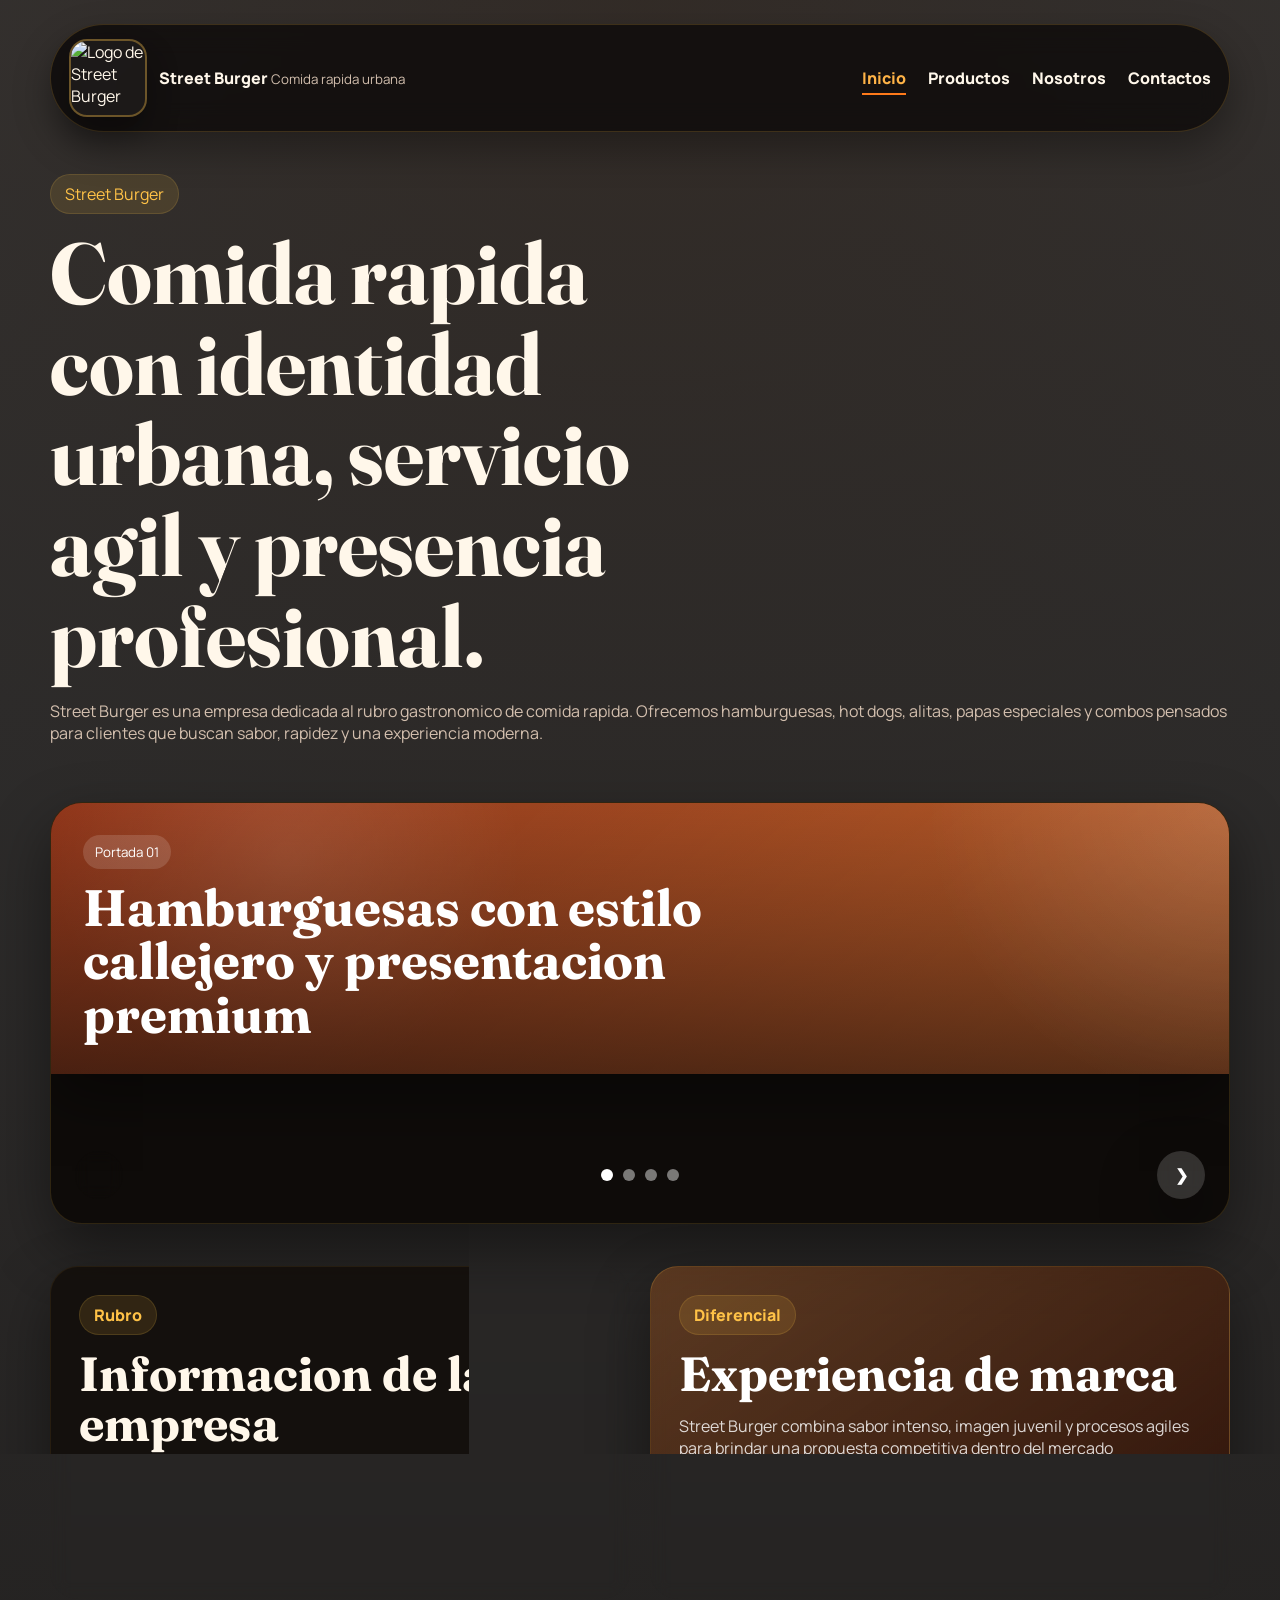
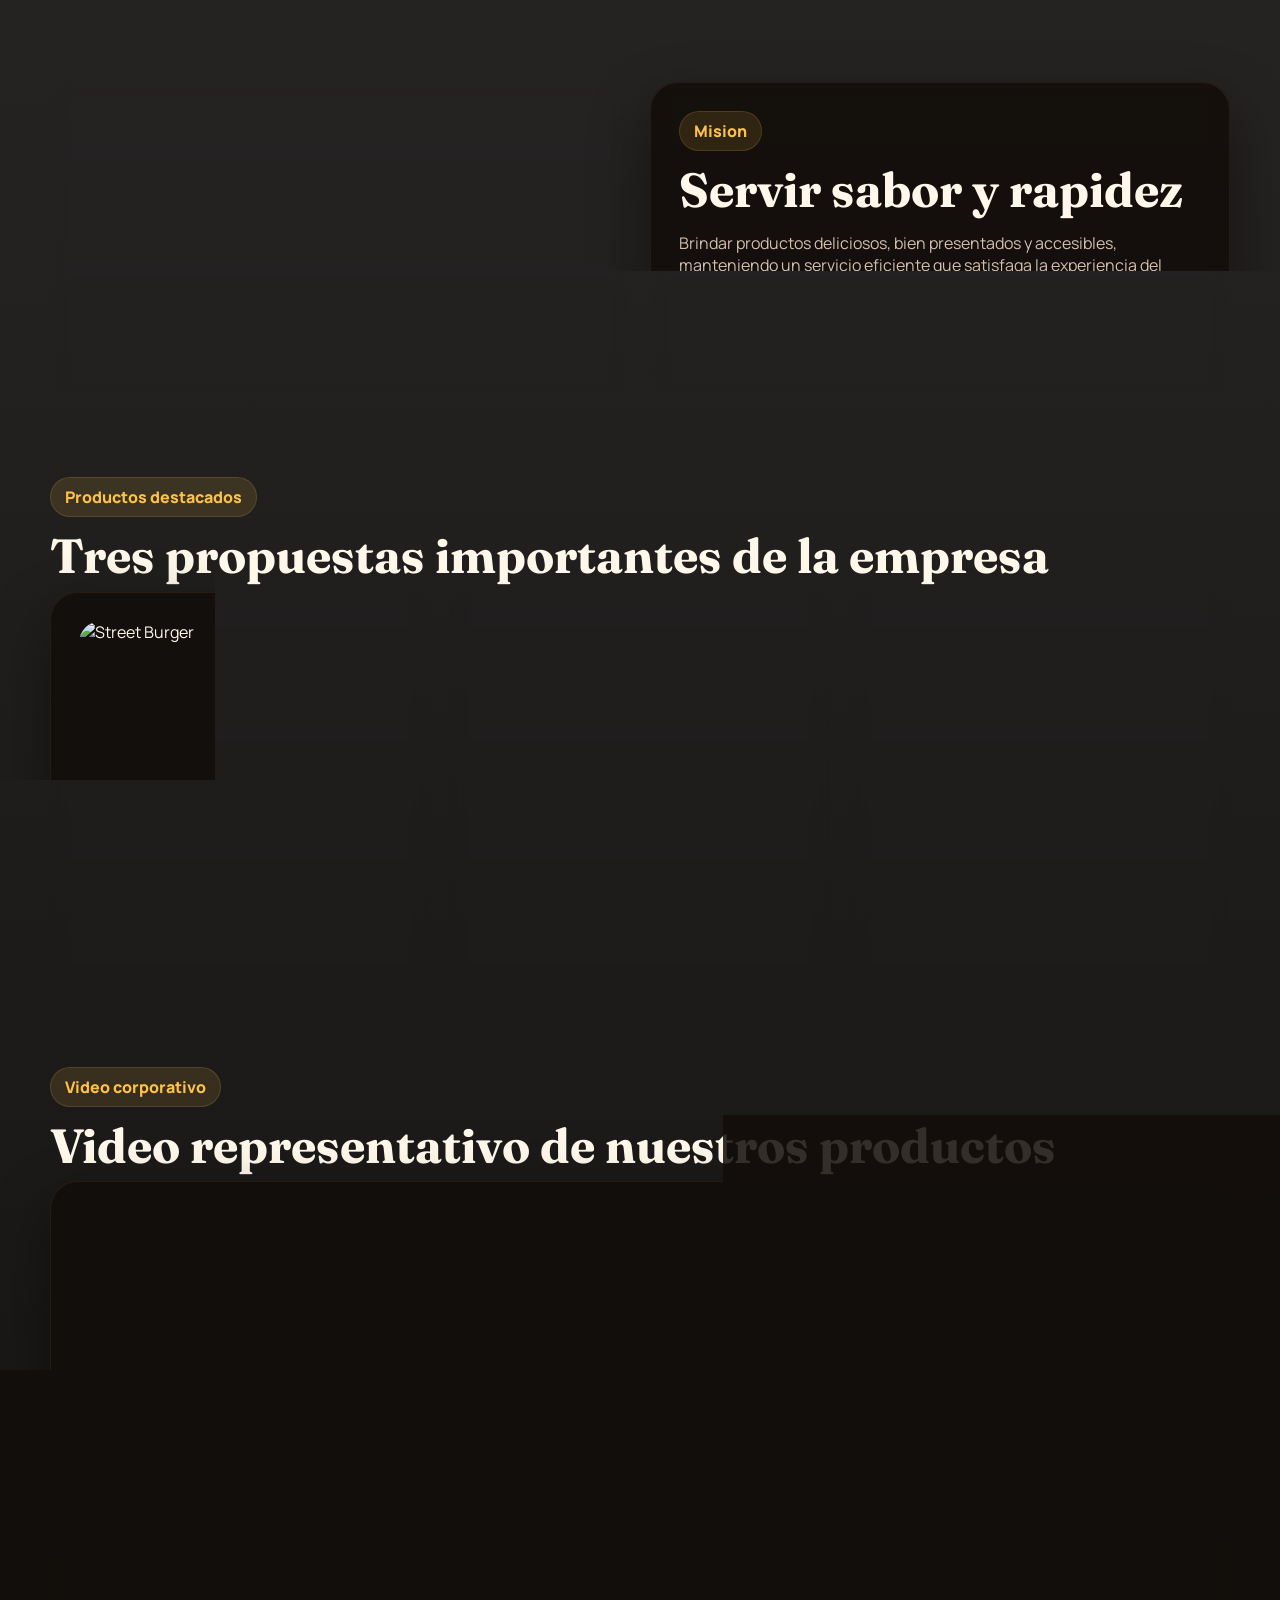
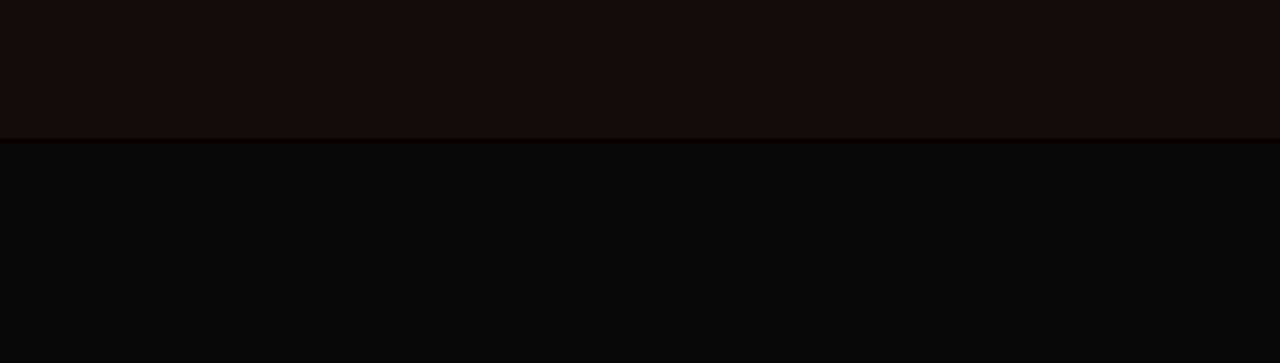
==== commit be961aab: "Add files via upload" ====
--- a/index.html
+++ b/index.html
@@ -3,116 +3,176 @@
 <head>
   <meta charset="UTF-8">
   <meta name="viewport" content="width=device-width, initial-scale=1.0">
-  <title>Sabor Callejero | Inicio</title>
+  <title>Street Burger | Inicio</title>
   <link rel="preconnect" href="https://fonts.googleapis.com">
   <link rel="preconnect" href="https://fonts.gstatic.com" crossorigin>
   <link href="https://fonts.googleapis.com/css2?family=Fraunces:wght@600;700&family=Manrope:wght@400;500;700;800&display=swap" rel="stylesheet">
   <link rel="stylesheet" href="styles.css">
 </head>
 <body data-page="inicio">
-  <header class="site-shell hero-home">
+  <header class="site-shell">
     <nav class="navbar">
       <a class="brand" href="index.html">
-        <span class="brand-mark">SC</span>
-        <span>
-          <strong>Sabor Callejero</strong>
-          <small>Fast food premium</small>
+        <img class="brand-logo" src="Productos/Logo.png" alt="Logo de Street Burger">
+        <span class="brand-copy">
+          <strong>Street Burger</strong>
+          <small>Comida rapida urbana</small>
         </span>
       </a>
 
       <div class="nav-links">
         <a href="index.html" data-link="inicio">Inicio</a>
-        <a href="menu.html" data-link="menu">Menu</a>
-        <a href="promociones.html" data-link="promociones">Promociones</a>
-        <a href="pedidos.html" data-link="pedidos">Pedidos</a>
-        <a href="contacto.html" data-link="contacto">Contacto</a>
+        <a href="productos.html" data-link="productos">Productos</a>
+        <a href="nosotros.html" data-link="nosotros">Nosotros</a>
+        <a href="contactos.html" data-link="contactos">Contactos</a>
       </div>
     </nav>
-
-    <section class="hero hero-grid">
-      <div class="hero-copy">
-        <span class="eyebrow">Imagen moderna, sabor intenso</span>
-        <h1>La experiencia callejera ahora vive en una web profesional.</h1>
-        <p>
-          Descubre un sitio multipagina donde cada boton te lleva a una seccion distinta:
-          menu completo, promociones activas, pedidos por delivery y contacto directo.
-        </p>
-        <div class="hero-actions">
-          <a class="btn btn-primary" href="menu.html">Explorar menu</a>
-          <a class="btn btn-secondary" href="pedidos.html">Pedir delivery</a>
-        </div>
-      </div>
-
-      <div class="hero-stage">
-        <div class="hero-card">
-          <div class="stage-glow"></div>
-          <div class="showcase-card">
-            <span class="showcase-badge">Combo estrella</span>
-            <h3>Royal Burger</h3>
-            <p>Doble carne, cheddar, bacon crocante, salsa secreta y papas artesanales.</p>
-            <strong>S/. 19.90</strong>
-          </div>
-          <div class="mini-card">
-            <small>Delivery express</small>
-            <strong>20 a 35 min</strong>
-          </div>
-        </div>
-      </div>
-    </section>
   </header>
 
   <main class="site-shell">
-    <section class="section feature-grid">
-      <article class="feature-card">
-        <span>01</span>
-        <h3>Paginas separadas</h3>
-        <p>Cada opcion del menu abre una nueva pagina para una navegacion mas clara y profesional.</p>
+    <section class="page-hero">
+      <div class="hero-copy">
+        <span class="eyebrow">Street Burger</span>
+        <h1>Comida rapida con identidad urbana, servicio agil y presencia profesional.</h1>
+        <p>
+          Street Burger es una empresa dedicada al rubro gastronomico de comida rapida.
+          Ofrecemos hamburguesas, hot dogs, alitas, papas especiales y combos pensados para
+          clientes que buscan sabor, rapidez y una experiencia moderna.
+        </p>
+      </div>
+    </section>
+
+    <section class="slider" data-slider>
+      <div class="slides">
+        <article class="slide active theme-fire">
+          <div class="slide-content">
+            <small>Portada 01</small>
+            <h2>Hamburguesas con estilo callejero y presentacion premium</h2>
+          </div>
+        </article>
+        <article class="slide theme-night">
+          <div class="slide-content">
+            <small>Portada 02</small>
+            <h2>Combos, delivery y atencion rapida para cualquier momento</h2>
+          </div>
+        </article>
+        <article class="slide theme-gold">
+          <div class="slide-content">
+            <small>Portada 03</small>
+            <h2>Papas cargadas, salsas caseras y snacks para compartir</h2>
+          </div>
+        </article>
+        <article class="slide theme-green">
+          <div class="slide-content">
+            <small>Portada 04</small>
+            <h2>Una marca pensada para conectar con clientes jovenes y familias</h2>
+          </div>
+        </article>
+      </div>
+      <div class="slider-controls">
+        <button type="button" class="slider-btn prev" aria-label="Imagen anterior">&#10094;</button>
+        <div class="slider-dots"></div>
+        <button type="button" class="slider-btn next" aria-label="Imagen siguiente">&#10095;</button>
+      </div>
+    </section>
+
+    <section class="section two-col">
+      <article class="content-card">
+        <span class="section-tag">Rubro</span>
+        <h2>Informacion de la empresa</h2>
+        <p>
+          Nuestro rubro es la venta de alimentos preparados dentro del sector de comida rapida.
+          Nos enfocamos en recetas de alto impacto visual, porciones generosas y un servicio
+          adaptado para consumo en local, recojo y delivery.
+        </p>
       </article>
-      <article class="feature-card">
-        <span>02</span>
-        <h3>Menu especializado</h3>
-        <p>Hamburguesas, perros calientes, alitas, papas y combos con mejor organizacion visual.</p>
-      </article>
-      <article class="feature-card">
-        <span>03</span>
-        <h3>Canales de venta</h3>
-        <p>Pedidos por telefono, correo, redes sociales y mensajes directos en una sola marca.</p>
+      <article class="content-card accent-card">
+        <span class="section-tag">Diferencial</span>
+        <h2>Experiencia de marca</h2>
+        <p>
+          Street Burger combina sabor intenso, imagen juvenil y procesos agiles para brindar
+          una propuesta competitiva dentro del mercado gastronomico urbano.
+        </p>
       </article>
     </section>
 
-    <section class="section split-section">
+    <section class="section two-col">
+      <article class="content-card">
+        <span class="section-tag">Vision</span>
+        <h2>Ser una marca referente</h2>
+        <p>
+          Posicionarnos como una de las empresas de comida rapida mas reconocidas a nivel local
+          por calidad, innovacion y cercania con nuestros clientes.
+        </p>
+      </article>
+      <article class="content-card">
+        <span class="section-tag">Mision</span>
+        <h2>Servir sabor y rapidez</h2>
+        <p>
+          Brindar productos deliciosos, bien presentados y accesibles, manteniendo un servicio
+          eficiente que satisfaga la experiencia del cliente en cada pedido.
+        </p>
+      </article>
+    </section>
+
+    <section class="section">
       <div class="section-heading">
-        <span>Explora el sitio</span>
-        <h2>Entra a cada apartado como en una pagina de restaurante real</h2>
+        <span class="section-tag">Productos destacados</span>
+        <h2>Tres propuestas importantes de la empresa</h2>
       </div>
+      <div class="feature-grid">
+        <article class="product-feature">
+          <img class="feature-image" src="Productos/Street Burger.jpeg" alt="Street Burger">
+          <h3>Street Burger Doble</h3>
+          <p>Pan brioche, doble carne, cheddar, bacon crujiente y salsa secreta.</p>
+        </article>
+        <article class="product-feature">
+          <img class="feature-image" src="Productos/HOT DOG SUPREMO.png" alt="Hot Dog Supremo">
+          <h3>Hot Dog Supremo</h3>
+          <p>Salchicha premium, maiz, queso, cebolla crispy y lluvia de papas.</p>
+        </article>
+        <article class="product-feature">
+          <img class="feature-image" src="Productos/Hot Fire Alitas.jpeg" alt="Alitas Hot Fire">
+          <h3>Alitas Hot Fire</h3>
+          <p>Alitas picantes con dip especial y papas crocantes para compartir.</p>
+        </article>
+      </div>
+    </section>
 
-      <div class="page-links-grid">
-        <a class="page-link-card warm-card" href="menu.html">
-          <small>Menu</small>
-          <h3>Hamburguesas y mas comida rapida</h3>
-          <p>Revisa categorias, platos destacados y presentacion profesional del catalogo.</p>
-        </a>
-        <a class="page-link-card dark-card" href="promociones.html">
-          <small>Promociones</small>
-          <h3>Ofertas activas para vender mas</h3>
-          <p>Promos semanales, descuentos por delivery y combos para grupos.</p>
-        </a>
-        <a class="page-link-card gold-card" href="pedidos.html">
-          <small>Pedidos</small>
-          <h3>Delivery rapido y canales directos</h3>
-          <p>Telefono, correo, tiempos de entrega y beneficios para ordenar de inmediato.</p>
-        </a>
-        <a class="page-link-card green-card" href="contacto.html">
-          <small>Contacto</small>
-          <h3>Redes sociales y formulario</h3>
-          <p>Una pagina dedicada para hablar con la marca y seguirla en todos sus canales.</p>
-        </a>
+    <section class="section">
+      <div class="section-heading">
+        <span class="section-tag">Video corporativo</span>
+        <h2>Video representativo de nuestros productos</h2>
+      </div>
+      <div class="video-frame">
+        <iframe
+          src="https://www.youtube.com/embed/6VfD7J6h5mA"
+          title="Video representativo de comida rapida"
+          allow="accelerometer; autoplay; clipboard-write; encrypted-media; gyroscope; picture-in-picture"
+          allowfullscreen></iframe>
       </div>
     </section>
   </main>
 
-  <footer class="footer site-shell">
-    <p>Sabor Callejero | Comida rapida con presencia profesional en cada pagina.</p>
+  <footer class="footer">
+    <div class="site-shell footer-grid">
+      <div>
+        <h3>Empresas referenciales</h3>
+        <div class="reference-logos">
+          <a class="logo-card" href="https://www.mcdonalds.com" target="_blank" rel="noopener noreferrer"><img class="footer-logo-image" src="Productos/Logos de empresas/McDonald's.png" alt="Logo de McDonald's"><span>McDonald's</span></a>
+          <a class="logo-card" href="https://www.burgerking.com" target="_blank" rel="noopener noreferrer"><img class="footer-logo-image" src="Productos/Logos de empresas/Burger King.png" alt="Logo de Burger King"><span>Burger King</span></a>
+          <a class="logo-card" href="https://www.kfc.com" target="_blank" rel="noopener noreferrer"><img class="footer-logo-image" src="Productos/Logos de empresas/Kfc.png" alt="Logo de KFC"><span>KFC</span></a>
+        </div>
+      </div>
+      <div>
+        <h3>Redes sociales</h3>
+        <div class="social-links">
+          <a class="social-link" href="https://www.instagram.com" target="_blank" rel="noopener noreferrer" aria-label="Instagram"><img class="footer-social-image" src="Productos/Logos de empresas/Instagram.png" alt="Instagram"><span>Instagram</span></a>
+          <a class="social-link" href="https://www.facebook.com" target="_blank" rel="noopener noreferrer" aria-label="Facebook"><img class="footer-social-image" src="Productos/Logos de empresas/Facebook.png" alt="Facebook"><span>Facebook</span></a>
+          <a class="social-link" href="https://www.tiktok.com" target="_blank" rel="noopener noreferrer" aria-label="TikTok"><img class="footer-social-image" src="Productos/Logos de empresas/TikTok.png" alt="TikTok"><span>TikTok</span></a>
+        </div>
+      </div>
+    </div>
   </footer>
 
   <script src="script.js"></script>
--- a/styles.css
+++ b/styles.css
@@ -1,19 +1,26 @@
 :root {
-  --bg: #f5ede1;
-  --surface: rgba(255, 249, 241, 0.9);
-  --surface-strong: #fffaf3;
-  --text: #24120d;
-  --muted: #6d5548;
-  --primary: #d04e22;
-  --primary-dark: #8d2b0d;
-  --accent: #f1b24c;
-  --line: rgba(36, 18, 13, 0.08);
-  --shadow: 0 22px 60px rgba(68, 31, 18, 0.14);
-  --radius: 30px;
+  --bg: #090706;
+  --surface: rgba(18, 13, 10, 0.86);
+  --surface-strong: rgba(26, 18, 14, 0.92);
+  --surface-soft: rgba(255, 255, 255, 0.06);
+  --text: #fff7ea;
+  --muted: #d3bfae;
+  --primary: #ff7a1a;
+  --primary-dark: #ffb347;
+  --accent: #ffc247;
+  --dark: #0d0907;
+  --green: #9bd57b;
+  --line: rgba(255, 194, 71, 0.18);
+  --shadow: 0 24px 60px rgba(0, 0, 0, 0.42);
+  --radius: 28px;
 }
 
 * {
   box-sizing: border-box;
+}
+
+html {
+  scroll-behavior: smooth;
 }
 
 body {
@@ -21,9 +28,9 @@
   font-family: "Manrope", sans-serif;
   color: var(--text);
   background:
-    radial-gradient(circle at top left, rgba(241, 178, 76, 0.34), transparent 26%),
-    radial-gradient(circle at right 20%, rgba(208, 78, 34, 0.16), transparent 24%),
-    linear-gradient(180deg, #fffaf4 0%, var(--bg) 100%);
+    linear-gradient(180deg, rgba(6, 4, 3, 0.82), rgba(6, 4, 3, 0.94)),
+    radial-gradient(circle at top center, rgba(255, 122, 26, 0.22), transparent 28%),
+    url("Productos/Fondo Pagina Web.png") center/cover fixed no-repeat;
 }
 
 a {
@@ -32,7 +39,8 @@
 }
 
 button,
-input {
+input,
+textarea {
   font: inherit;
 }
 
@@ -50,8 +58,9 @@
   margin-top: 24px;
   border: 1px solid var(--line);
   border-radius: 999px;
-  background: rgba(255, 251, 245, 0.8);
-  backdrop-filter: blur(12px);
+  background: rgba(10, 8, 7, 0.74);
+  backdrop-filter: blur(14px);
+  box-shadow: 0 16px 38px rgba(0, 0, 0, 0.32);
 }
 
 .brand {
@@ -60,47 +69,45 @@
   gap: 12px;
 }
 
-.brand span {
+.brand-copy {
   display: block;
 }
 
 .brand strong,
 .nav-links a,
-.feature-card span,
-.showcase-card strong,
-.contact-card a,
-.contact-card strong {
+.section-tag,
+.slider-btn,
+.price-row strong,
+.price-row span {
   font-weight: 800;
+}
+
+.brand-logo {
+  width: 78px;
+  height: 78px;
+  object-fit: cover;
+  border-radius: 18px;
+  border: 2px solid rgba(255, 194, 71, 0.35);
+  background: rgba(255, 255, 255, 0.04);
+  box-shadow: 0 18px 30px rgba(0, 0, 0, 0.35);
 }
 
 .brand small,
 .hero-copy p,
-.page-hero p,
-.feature-card p,
-.page-link-card p,
-.menu-card p,
-.promo-card p,
-.contact-card p,
-.social-card p,
-.footer p {
+.content-card p,
+.product-feature p,
+.catalog-card p,
+.team-card p,
+.footer p,
+.social-link span:last-child,
+.logo-card span:last-child {
   color: var(--muted);
 }
 
-.brand-mark {
-  width: 54px;
-  height: 54px;
-  display: grid;
-  place-items: center;
-  border-radius: 18px;
-  color: white;
-  background: linear-gradient(135deg, var(--primary), var(--accent));
-  box-shadow: 0 16px 28px rgba(208, 78, 34, 0.25);
-}
-
 .nav-links {
   display: flex;
   flex-wrap: wrap;
-  gap: 20px;
+  gap: 22px;
 }
 
 .nav-links a {
@@ -111,7 +118,7 @@
   content: "";
   position: absolute;
   left: 0;
-  bottom: -7px;
+  bottom: -6px;
   width: 100%;
   height: 2px;
   background: var(--primary);
@@ -129,70 +136,606 @@
   color: var(--primary-dark);
 }
 
-.hero,
 .page-hero,
 .section,
 .footer {
   padding: 42px 0;
 }
 
-.hero-grid,
-.split-section,
-.feature-grid,
-.page-links-grid,
-.menu-grid,
-.promo-grid,
-.orders-grid,
-.social-grid {
-  display: grid;
-  gap: 20px;
-}
-
-.hero-grid {
-  grid-template-columns: 1.05fr 0.95fr;
-  align-items: center;
-  min-height: calc(100vh - 140px);
+.compact-hero {
+  padding-bottom: 24px;
+}
+
+.hero-copy h1,
+.section-heading h2,
+.slide-content h2,
+.content-card h2 {
+  font-family: "Fraunces", serif;
+  line-height: 1.05;
+}
+
+.hero-copy h1 {
+  font-size: clamp(2.8rem, 7vw, 5.4rem);
+  max-width: 12ch;
+  margin: 14px 0 18px;
+}
+
+.section-heading h2,
+.content-card h2 {
+  font-size: clamp(1.9rem, 4vw, 3rem);
+  margin: 14px 0 10px;
 }
 
 .eyebrow,
-.section-heading span,
-.showcase-badge {
+.section-tag {
   display: inline-block;
   padding: 8px 14px;
   border-radius: 999px;
-  background: rgba(208, 78, 34, 0.12);
-  color: var(--primary-dark);
+  color: var(--accent);
+  background: rgba(255, 194, 71, 0.12);
+  border: 1px solid rgba(255, 194, 71, 0.14);
+}
+
+.two-col,
+.feature-grid,
+.catalog-grid,
+.team-grid,
+.footer-grid,
+.contact-layout {
+  display: grid;
+  gap: 20px;
+}
+
+.two-col,
+.contact-layout {
+  grid-template-columns: repeat(2, 1fr);
+}
+
+.feature-grid {
+  grid-template-columns: repeat(3, 1fr);
+}
+
+.catalog-grid {
+  grid-template-columns: repeat(4, 1fr);
+}
+
+.team-grid {
+  grid-template-columns: repeat(3, 1fr);
+}
+
+.footer-grid {
+  grid-template-columns: 1.1fr 0.9fr;
+}
+
+.content-card,
+.product-feature,
+.catalog-card,
+.team-card,
+.logo-card,
+.social-link,
+.contact-form,
+.map-frame,
+.video-frame,
+.slider,
+.slide,
+.slider-btn {
+  box-shadow: var(--shadow);
+}
+
+.content-card,
+.product-feature,
+.catalog-card,
+.team-card,
+.contact-form,
+.map-frame,
+.video-frame {
+  padding: 28px;
+  border-radius: var(--radius);
+  background: var(--surface);
+  border: 1px solid rgba(255, 194, 71, 0.08);
+  backdrop-filter: blur(8px);
+}
+
+.accent-card {
+  background: linear-gradient(145deg, rgba(255, 122, 26, 0.24), rgba(46, 17, 8, 0.94));
+  color: white;
+  border: 1px solid rgba(255, 194, 71, 0.18);
+}
+
+.accent-card p {
+  color: rgba(255, 255, 255, 0.82);
+}
+
+.slider {
+  position: relative;
+  overflow: hidden;
+  border-radius: 32px;
+  background: rgba(12, 9, 7, 0.92);
+  border: 1px solid rgba(255, 194, 71, 0.14);
+}
+
+.slides {
+  position: relative;
+  min-height: 420px;
+}
+
+.slide {
+  position: absolute;
+  inset: 0;
+  opacity: 0;
+  transition: opacity 0.45s ease;
+  display: grid;
+  align-items: end;
+  padding: 32px;
+  background-size: cover;
+  background-position: center;
+}
+
+.slide.active {
+  opacity: 1;
+  position: relative;
+}
+
+.slide::before {
+  content: "";
+  position: absolute;
+  inset: 0;
+  background:
+    radial-gradient(circle at top right, rgba(255, 255, 255, 0.12), transparent 25%),
+    linear-gradient(180deg, rgba(15, 10, 8, 0.08), rgba(15, 10, 8, 0.64));
+}
+
+.theme-fire {
+  background:
+    linear-gradient(135deg, rgba(209, 76, 34, 0.55), rgba(243, 180, 74, 0.35)),
+    radial-gradient(circle at 20% 20%, rgba(255, 255, 255, 0.2), transparent 24%),
+    linear-gradient(160deg, #5c2414, #d14c22);
+}
+
+.theme-night {
+  background:
+    linear-gradient(135deg, rgba(36, 19, 15, 0.48), rgba(89, 42, 27, 0.42)),
+    radial-gradient(circle at 80% 24%, rgba(243, 180, 74, 0.24), transparent 24%),
+    linear-gradient(160deg, #1f120e, #4a281d);
+}
+
+.theme-gold {
+  background:
+    linear-gradient(135deg, rgba(243, 180, 74, 0.46), rgba(209, 76, 34, 0.3)),
+    radial-gradient(circle at 16% 18%, rgba(255, 255, 255, 0.18), transparent 24%),
+    linear-gradient(160deg, #8f4f1a, #f3b44a);
+}
+
+.theme-green {
+  background:
+    linear-gradient(135deg, rgba(85, 116, 69, 0.48), rgba(35, 18, 13, 0.3)),
+    radial-gradient(circle at 82% 20%, rgba(255, 255, 255, 0.16), transparent 22%),
+    linear-gradient(160deg, #314029, #557445);
+}
+
+.slide-content {
+  position: relative;
+  z-index: 1;
+  max-width: 700px;
+  color: white;
+}
+
+.slide-content small {
+  display: inline-block;
+  margin-bottom: 12px;
+  padding: 8px 12px;
+  border-radius: 999px;
+  background: rgba(255, 255, 255, 0.14);
+}
+
+.slide-content h2 {
+  margin: 0;
+  font-size: clamp(2rem, 4vw, 3.2rem);
+}
+
+.slider-controls {
+  position: absolute;
+  left: 24px;
+  right: 24px;
+  bottom: 24px;
+  display: flex;
+  justify-content: space-between;
+  align-items: center;
+  gap: 12px;
+  z-index: 2;
+}
+
+.slider-btn {
+  width: 48px;
+  height: 48px;
+  border: 0;
+  border-radius: 50%;
+  cursor: pointer;
+  color: white;
+  background: rgba(255, 255, 255, 0.16);
+  backdrop-filter: blur(8px);
+}
+
+.slider-dots {
+  display: flex;
+  gap: 10px;
+}
+
+.slider-dots button {
+  width: 12px;
+  height: 12px;
+  border: 0;
+  border-radius: 50%;
+  background: rgba(255, 255, 255, 0.45);
+  cursor: pointer;
+}
+
+.slider-dots button.active {
+  background: white;
+}
+
+.product-feature,
+.catalog-card,
+.team-card {
+  transition: transform 0.25s ease, box-shadow 0.25s ease;
+}
+
+.product-feature:hover,
+.catalog-card:hover,
+.team-card:hover,
+.logo-card:hover,
+.social-link:hover {
+  transform: translateY(-4px);
+  box-shadow: 0 22px 42px rgba(0, 0, 0, 0.35);
+}
+
+.catalog-card {
+  cursor: pointer;
+}
+
+.catalog-card:focus-visible {
+  outline: 3px solid rgba(255, 122, 26, 0.45);
+  outline-offset: 4px;
+}
+
+.product-image {
+  width: 100%;
+  height: 210px;
+  object-fit: cover;
+  object-position: center;
+  display: block;
+  margin-bottom: 18px;
+  border-radius: 22px;
+}
+
+.feature-image {
+  width: 100%;
+  height: 210px;
+  object-fit: cover;
+  object-position: center;
+  display: block;
+  margin-bottom: 18px;
+  border-radius: 22px;
+}
+
+.thumb {
+  height: 210px;
+  border-radius: 22px;
+  margin-bottom: 18px;
+  position: relative;
+  overflow: hidden;
+}
+
+.thumb::before,
+.thumb::after {
+  content: "";
+  position: absolute;
+  border-radius: 50%;
+}
+
+.thumb-burger {
+  background: linear-gradient(160deg, #f5b667, #cf5a2f);
+}
+
+.thumb-burger::before {
+  width: 140px;
+  height: 140px;
+  left: 50%;
+  top: 42px;
+  transform: translateX(-50%);
+  background: linear-gradient(180deg, #ffd48e, #db8d44);
+  box-shadow:
+    0 34px 0 0 #5d2d1f,
+    0 18px 0 0 #71a147,
+    0 26px 0 0 #f8d562,
+    0 46px 0 0 #c47224;
+}
+
+.thumb-dog {
+  background: linear-gradient(160deg, #f4c66d, #d56e1a);
+}
+
+.thumb-dog::before {
+  width: 170px;
+  height: 70px;
+  left: 50%;
+  top: 70px;
+  transform: translateX(-50%);
+  background: linear-gradient(180deg, #f7d486, #d88b44);
+  box-shadow: 0 0 0 14px rgba(120, 54, 22, 0.35);
+}
+
+.thumb-wings {
+  background: linear-gradient(160deg, #7e351e, #2f1912);
+}
+
+.thumb-wings::before,
+.thumb-wings::after {
+  width: 80px;
+  height: 80px;
+  top: 66px;
+  background: linear-gradient(180deg, #f2a64d, #c96322);
+}
+
+.thumb-wings::before {
+  left: 70px;
+}
+
+.thumb-wings::after {
+  right: 70px;
+}
+
+.thumb-fries {
+  background: linear-gradient(160deg, #efb948, #9c4f1f);
+}
+
+.thumb-fries::before {
+  width: 110px;
+  height: 120px;
+  left: 50%;
+  top: 54px;
+  transform: translateX(-50%);
+  border-radius: 20px 20px 34px 34px;
+  background: linear-gradient(180deg, #d34a25, #8d2b0d);
+}
+
+.thumb-fries::after {
+  width: 90px;
+  height: 90px;
+  left: 50%;
+  top: 30px;
+  transform: translateX(-50%);
+  background:
+    linear-gradient(90deg, #ffd55f 0 18%, transparent 18% 24%, #ffd55f 24% 42%, transparent 42% 48%, #ffd55f 48% 66%, transparent 66% 72%, #ffd55f 72% 90%, transparent 90%);
+}
+
+.thumb-combo {
+  background: linear-gradient(160deg, #4f2a1e, #d14c22);
+}
+
+.thumb-combo::before {
+  width: 120px;
+  height: 120px;
+  left: 30px;
+  top: 46px;
+  background: linear-gradient(180deg, #ffd48e, #db8d44);
+  box-shadow:
+    0 30px 0 0 #5d2d1f,
+    0 16px 0 0 #71a147,
+    0 22px 0 0 #f8d562,
+    0 40px 0 0 #c47224;
+}
+
+.thumb-combo::after {
+  width: 74px;
+  height: 110px;
+  right: 42px;
+  top: 52px;
+  border-radius: 18px;
+  background: linear-gradient(180deg, #f3b44a, #b44e12);
+}
+
+.thumb-drink {
+  background: linear-gradient(160deg, #55342a, #e4a53c);
+}
+
+.thumb-drink::before {
+  width: 82px;
+  height: 136px;
+  left: 50%;
+  top: 36px;
+  transform: translateX(-50%);
+  border-radius: 18px 18px 28px 28px;
+  background: linear-gradient(180deg, #fff8e6, #d14c22);
+}
+
+.thumb-drink::after {
+  width: 6px;
+  height: 82px;
+  left: calc(50% + 24px);
+  top: 20px;
+  background: white;
+}
+
+.price-row {
+  display: flex;
+  justify-content: space-between;
+  align-items: center;
+  gap: 10px;
+  margin-top: 14px;
+}
+
+.price-row span {
+  padding: 6px 10px;
+  border-radius: 999px;
+  color: white;
+  background: linear-gradient(135deg, var(--primary), #ef7a33);
+}
+
+.product-modal {
+  position: fixed;
+  inset: 0;
+  display: none;
+  align-items: center;
+  justify-content: center;
+  padding: 20px;
+  z-index: 1000;
+}
+
+.product-modal.open {
+  display: flex;
+}
+
+.product-modal-backdrop {
+  position: absolute;
+  inset: 0;
+  background: rgba(17, 10, 8, 0.72);
+  backdrop-filter: blur(4px);
+}
+
+.product-modal-card {
+  position: relative;
+  z-index: 1;
+  width: min(980px, 100%);
+  max-height: 90vh;
+  overflow: auto;
+  padding: 28px;
+  border-radius: 30px;
+  background: rgba(18, 13, 10, 0.97);
+  border: 1px solid rgba(255, 194, 71, 0.16);
+  box-shadow: 0 30px 70px rgba(0, 0, 0, 0.28);
+}
+
+.product-modal-layout {
+  display: grid;
+  grid-template-columns: 1fr 1fr;
+  gap: 24px;
+  align-items: center;
+}
+
+.product-modal-media .product-image,
+.product-modal-media .thumb {
+  width: 100%;
+  height: 320px;
+  margin-bottom: 0;
+}
+
+.modal-close {
+  position: absolute;
+  top: 14px;
+  right: 14px;
+  width: 42px;
+  height: 42px;
+  border: 0;
+  border-radius: 50%;
+  color: white;
+  background: linear-gradient(135deg, var(--primary), #ef7a33);
+  cursor: pointer;
+  font-size: 1.5rem;
+  line-height: 1;
+}
+
+.modal-description,
+.modal-message {
+  color: var(--muted);
+  line-height: 1.7;
+}
+
+.modal-message {
+  padding: 16px 18px;
+  border-left: 4px solid var(--primary);
+  border-radius: 0 18px 18px 0;
+  background: rgba(255, 122, 26, 0.1);
+}
+
+.modal-meta {
+  display: flex;
+  flex-wrap: wrap;
+  gap: 12px;
+  align-items: center;
+  margin: 18px 0 22px;
+}
+
+.modal-meta strong {
+  font-size: 1.5rem;
+}
+
+.modal-meta span {
+  padding: 8px 12px;
+  border-radius: 999px;
+  color: white;
   font-weight: 800;
-}
-
-.hero-copy h1,
-.page-hero h1,
-.section-heading h2,
-.page-link-card h3,
-.showcase-card h3,
-.menu-card h3,
-.promo-card h3 {
-  font-family: "Fraunces", serif;
-  line-height: 1;
-}
-
-.hero-copy h1 {
-  font-size: clamp(3rem, 8vw, 5.8rem);
-  max-width: 10ch;
-  margin: 18px 0;
-}
-
-.page-hero h1,
-.section-heading h2 {
-  font-size: clamp(2.1rem, 5vw, 3.6rem);
-  margin: 18px 0 10px;
-}
-
-.hero-actions {
-  display: flex;
-  flex-wrap: wrap;
+  background: linear-gradient(135deg, var(--primary), #ef7a33);
+}
+
+.modal-order-btn {
+  display: inline-flex;
+}
+
+.team-card .avatar {
+  width: 76px;
+  height: 76px;
+  display: grid;
+  place-items: center;
+  margin-bottom: 16px;
+  border-radius: 20px;
+  color: white;
+  font-weight: 800;
+  font-size: 1.2rem;
+}
+
+.team-member-card {
+  cursor: pointer;
+}
+
+.team-member-card:focus-visible {
+  outline: 3px solid rgba(255, 122, 26, 0.45);
+  outline-offset: 4px;
+}
+
+.avatar-one {
+  background: linear-gradient(135deg, var(--primary), #f08b4d);
+}
+
+.avatar-two {
+  background: linear-gradient(135deg, #3a241d, #7a4a39);
+}
+
+.avatar-three {
+  background: linear-gradient(135deg, #557445, #8da15c);
+}
+
+.video-frame iframe,
+.map-frame iframe {
+  width: 100%;
+  min-height: 420px;
+  border: 0;
+  border-radius: 22px;
+}
+
+.contact-form {
+  display: grid;
   gap: 14px;
-  margin-top: 28px;
+}
+
+.contact-form input,
+.contact-form textarea {
+  width: 100%;
+  padding: 16px 18px;
+  border: 1px solid var(--line);
+  border-radius: 18px;
+  color: var(--text);
+  background: rgba(255, 255, 255, 0.06);
+}
+
+.contact-form input::placeholder,
+.contact-form textarea::placeholder {
+  color: rgba(255, 247, 234, 0.62);
+}
+
+.contact-form textarea {
+  min-height: 160px;
+  resize: vertical;
 }
 
 .btn {
@@ -200,224 +743,164 @@
   padding: 0 22px;
   border: 0;
   border-radius: 999px;
+  color: #120c08;
+  font-weight: 800;
+  background: linear-gradient(135deg, var(--accent), var(--primary));
+  cursor: pointer;
+  box-shadow: 0 14px 28px rgba(255, 122, 26, 0.24);
+}
+
+.form-message {
+  min-height: 24px;
+  margin-top: 12px;
+  color: var(--green);
+  font-weight: 800;
+}
+
+.footer {
+  margin-top: 32px;
+  background: rgba(7, 5, 4, 0.82);
+  border-top: 1px solid var(--line);
+  backdrop-filter: blur(10px);
+}
+
+.reference-logos,
+.social-links {
+  display: flex;
+  flex-wrap: wrap;
+  gap: 14px;
+  margin-top: 16px;
+}
+
+.logo-card,
+.social-link {
   display: inline-flex;
   align-items: center;
+  gap: 12px;
+  padding: 14px 16px;
+  border-radius: 18px;
+  background: rgba(255, 255, 255, 0.05);
+  border: 1px solid rgba(255, 194, 71, 0.08);
+}
+
+.footer-logo-image,
+.footer-social-image {
+  width: 46px;
+  height: 46px;
+  object-fit: contain;
+  display: block;
+  border-radius: 12px;
+  background: rgba(255, 255, 255, 0.96);
+  padding: 4px;
+}
+
+.team-modal {
+  position: fixed;
+  inset: 0;
+  display: none;
+  align-items: center;
   justify-content: center;
-  cursor: pointer;
-  font-weight: 800;
-  transition: transform 0.25s ease, box-shadow 0.25s ease;
-}
-
-.btn:hover,
-.page-link-card:hover,
-.social-card:hover {
-  transform: translateY(-2px);
-}
-
-.btn-primary {
-  color: white;
-  background: linear-gradient(135deg, var(--primary), #e17333);
-  box-shadow: 0 18px 30px rgba(208, 78, 34, 0.28);
-}
-
-.btn-secondary {
-  border: 1px solid var(--line);
-  background: rgba(255, 255, 255, 0.72);
-}
-
-.hero-stage {
+  padding: 20px;
+  z-index: 1000;
+}
+
+.team-modal.open {
+  display: flex;
+}
+
+.team-modal-backdrop {
+  position: absolute;
+  inset: 0;
+  background: rgba(17, 10, 8, 0.72);
+  backdrop-filter: blur(4px);
+}
+
+.team-modal-card {
   position: relative;
-}
-
-.hero-card {
-  position: relative;
-  min-height: 480px;
+  z-index: 1;
+  width: min(920px, 100%);
+  max-height: 90vh;
+  overflow: auto;
+  padding: 28px;
+  border-radius: 30px;
+  background: rgba(18, 13, 10, 0.97);
+  border: 1px solid rgba(255, 194, 71, 0.16);
+  box-shadow: 0 30px 70px rgba(0, 0, 0, 0.28);
+}
+
+.team-modal-layout {
+  display: grid;
+  grid-template-columns: 0.95fr 1.05fr;
+  gap: 24px;
+  align-items: center;
+}
+
+.certificate-visual {
+  display: flex;
+  align-items: center;
+  justify-content: center;
+}
+
+.certificate-sheet {
+  width: 100%;
+  min-height: 320px;
+  padding: 28px;
+  border-radius: 26px;
+  border: 2px solid rgba(255, 194, 71, 0.26);
+  background:
+    linear-gradient(180deg, rgba(255, 194, 71, 0.14), rgba(255, 255, 255, 0.03)),
+    rgba(255, 248, 233, 0.08);
+  box-shadow: inset 0 0 0 1px rgba(255, 194, 71, 0.1);
+  text-align: center;
+}
+
+.certificate-sheet strong {
+  display: block;
+  margin: 18px 0 12px;
+  font-size: 1.4rem;
+  color: var(--accent);
+}
+
+.certificate-sheet p {
+  color: var(--text);
+  line-height: 1.6;
+}
+
+.certificate-seal {
+  width: 82px;
+  height: 82px;
   display: grid;
   place-items: center;
-}
-
-.stage-glow {
-  position: absolute;
-  inset: 12% 10%;
-  border-radius: 34px;
-  background:
-    radial-gradient(circle at center, rgba(241, 178, 76, 0.7), transparent 40%),
-    linear-gradient(160deg, rgba(208, 78, 34, 0.18), rgba(36, 18, 13, 0.14));
-  filter: blur(18px);
-}
-
-.showcase-card,
-.feature-card,
-.page-link-card,
-.menu-card,
-.promo-card,
-.contact-card,
-.social-card,
-.booking-form,
-.mini-card {
-  border-radius: var(--radius);
-  box-shadow: var(--shadow);
-}
-
-.showcase-card {
-  position: relative;
-  width: min(380px, 90%);
-  padding: 34px;
-  color: white;
-  background: linear-gradient(145deg, #24120d, #5a2819);
-}
-
-.showcase-card p,
-.showcase-card .showcase-badge {
-  color: rgba(255, 255, 255, 0.82);
-}
-
-.mini-card {
-  position: absolute;
-  right: 0;
-  bottom: 42px;
-  padding: 18px 20px;
-  background: var(--surface-strong);
-}
-
-.feature-grid {
-  grid-template-columns: repeat(3, 1fr);
-}
-
-.feature-card {
-  padding: 24px;
-  background: var(--surface-strong);
-}
-
-.feature-card span {
-  color: var(--primary);
-  font-size: 1.4rem;
-}
-
-.split-section .page-links-grid,
-.page-links-grid {
-  margin-top: 28px;
-  grid-template-columns: repeat(2, 1fr);
-}
-
-.page-link-card,
-.promo-card,
-.contact-card,
-.social-card {
-  padding: 28px;
-  background: var(--surface);
-  transition: transform 0.25s ease, box-shadow 0.25s ease;
-}
-
-.menu-grid {
-  grid-template-columns: repeat(3, 1fr);
-  margin-top: 26px;
-}
-
-.menu-card {
-  min-height: 220px;
-  padding: 24px;
-  color: white;
-  display: flex;
-  flex-direction: column;
-  justify-content: flex-end;
-}
-
-.menu-card p {
-  color: rgba(255, 255, 255, 0.84);
-}
-
-.promo-grid.three-col,
-.orders-grid.three-col {
-  grid-template-columns: 1.2fr 1fr 1fr;
-}
-
-.social-grid.four-col {
-  grid-template-columns: repeat(4, 1fr);
-}
-
-.highlight,
-.feature-card-big {
-  color: white;
-}
-
-.highlight p,
-.highlight small,
-.highlight a,
-.feature-card-big p,
-.feature-card-big small {
-  color: rgba(255, 255, 255, 0.82);
-}
-
-.contact-card a,
-.contact-card strong {
-  display: block;
-  margin: 10px 0 8px;
-  font-size: 1.4rem;
-}
-
-.booking-form {
-  display: grid;
-  grid-template-columns: repeat(5, 1fr);
-  gap: 14px;
-  margin-top: 26px;
-  padding: 18px;
-  background: var(--surface-strong);
-}
-
-.booking-form input {
-  min-height: 54px;
-  padding: 0 16px;
-  border: 1px solid var(--line);
-  border-radius: 18px;
-  background: white;
-}
-
-.form-message {
-  min-height: 24px;
-  margin-top: 14px;
+  margin: 0 auto;
+  border-radius: 50%;
+  color: #120c08;
   font-weight: 800;
-  color: #44703a;
-}
-
-.warm-card {
-  background: linear-gradient(180deg, #cf5d31, #86321b);
-  color: white;
-}
-
-.dark-card {
-  background: linear-gradient(180deg, #3a241d, #1f120e);
-  color: white;
-}
-
-.gold-card {
-  background: linear-gradient(180deg, #efaa32, #d67119);
-  color: white;
-}
-
-.green-card {
-  background: linear-gradient(180deg, #668e49, #35542c);
-  color: white;
-}
-
-.footer {
-  text-align: center;
+  background: linear-gradient(135deg, var(--accent), var(--primary));
+  box-shadow: 0 16px 30px rgba(255, 122, 26, 0.24);
 }
 
 @media (max-width: 1024px) {
-  .hero-grid,
+  .catalog-grid {
+    grid-template-columns: repeat(2, 1fr);
+  }
+}
+
+@media (max-width: 900px) {
+  .two-col,
   .feature-grid,
-  .page-links-grid,
-  .menu-grid,
-  .promo-grid.three-col,
-  .orders-grid.three-col,
-  .social-grid.four-col,
-  .booking-form {
+  .team-grid,
+  .footer-grid,
+  .contact-layout {
     grid-template-columns: 1fr;
   }
-}
-
-@media (max-width: 820px) {
+
+  .product-modal-layout,
+  .team-modal-layout {
+    grid-template-columns: 1fr;
+  }
+}
+
+@media (max-width: 760px) {
   .navbar,
   .nav-links {
     flex-direction: column;
@@ -427,12 +910,15 @@
     width: min(100% - 22px, 1180px);
   }
 
-  .hero-grid {
-    min-height: auto;
+  .catalog-grid {
+    grid-template-columns: 1fr;
   }
 
-  .mini-card {
-    position: static;
-    margin-top: 16px;
+  .slides {
+    min-height: 340px;
   }
-}
+
+  .slide {
+    padding: 24px;
+  }
+}
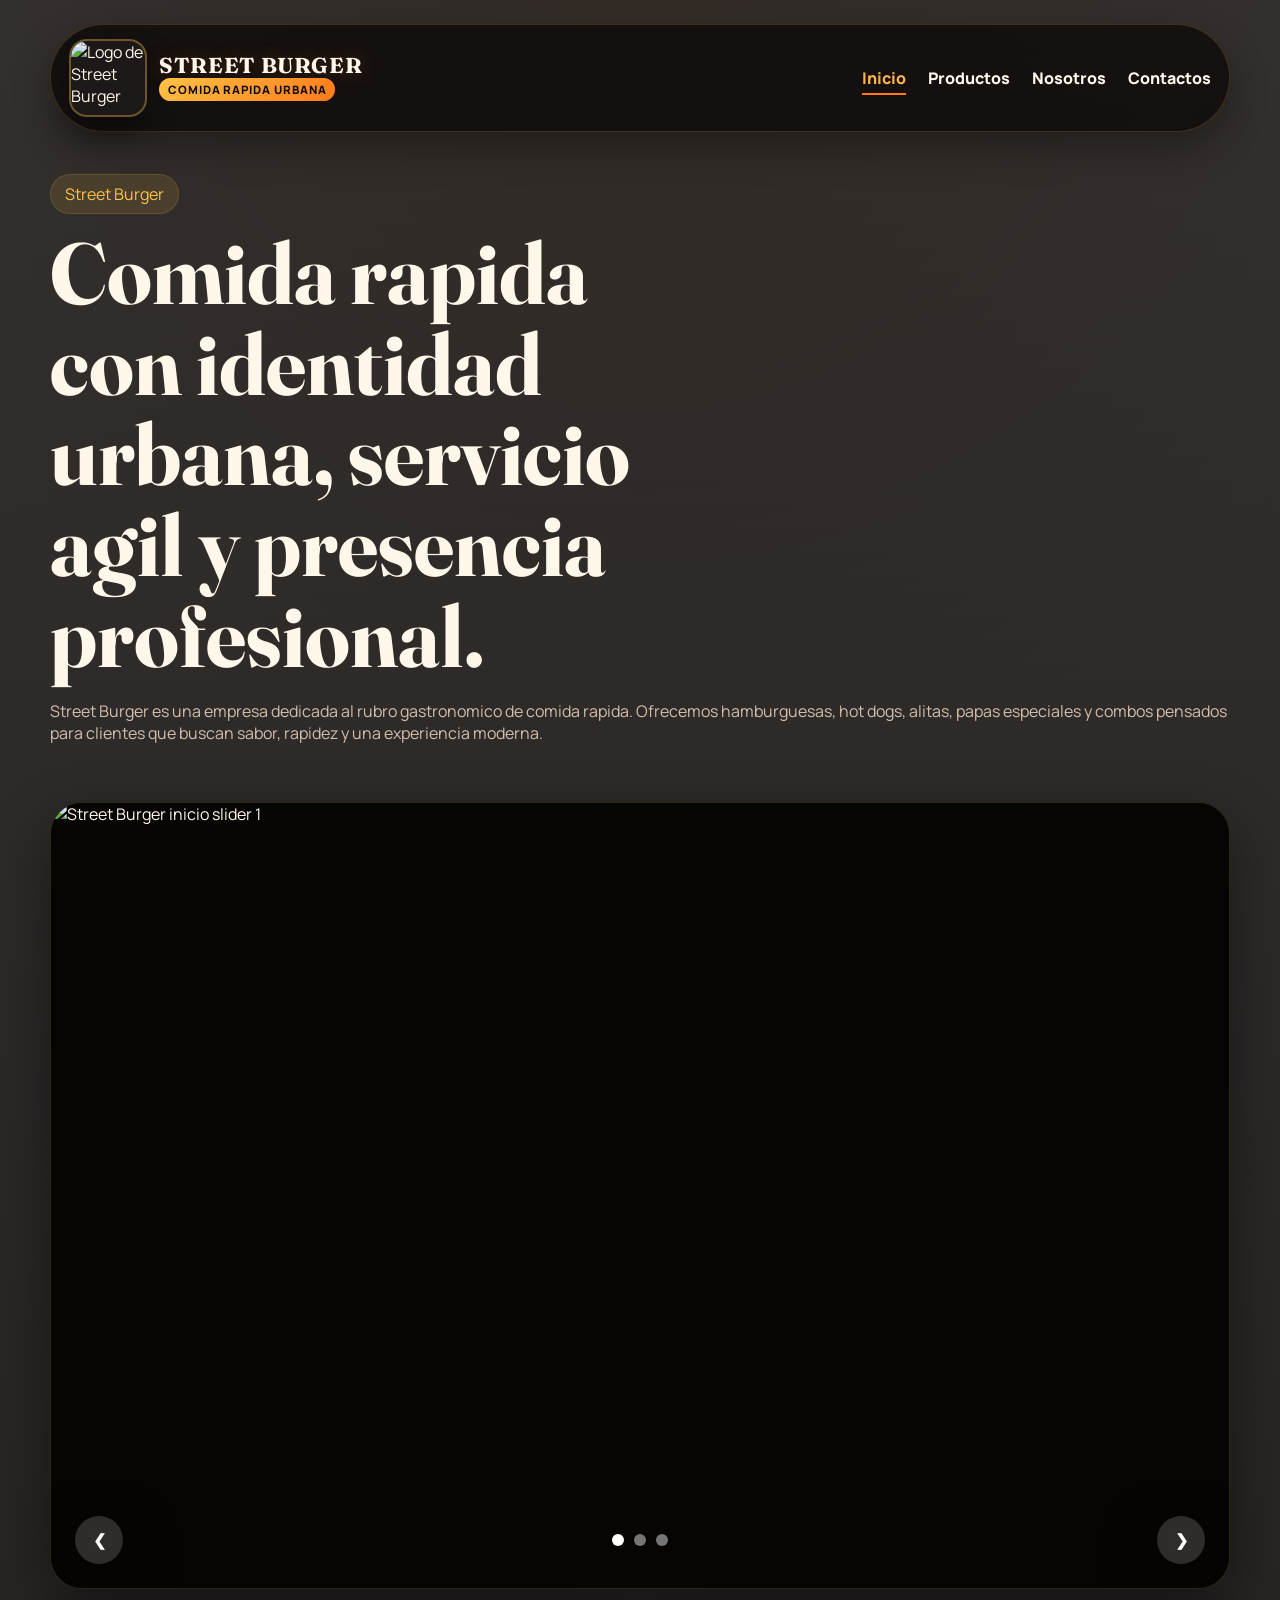
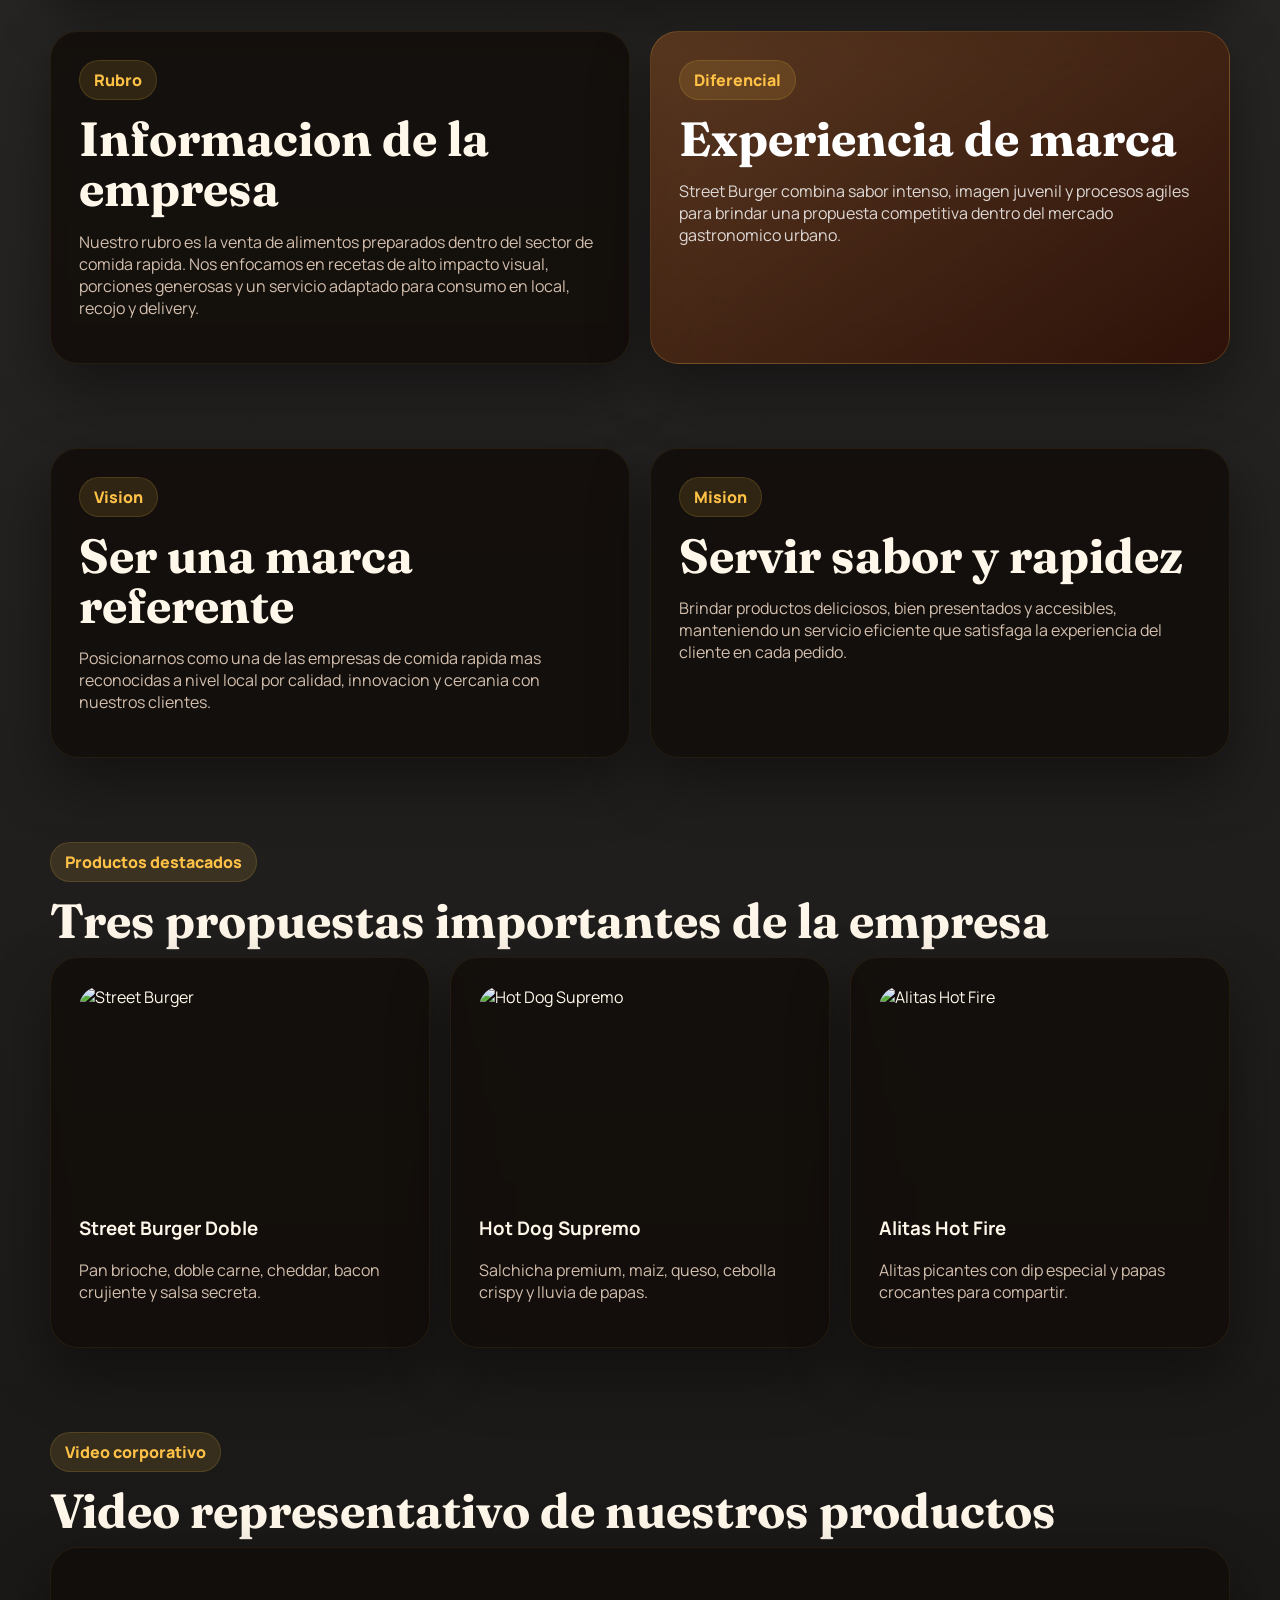
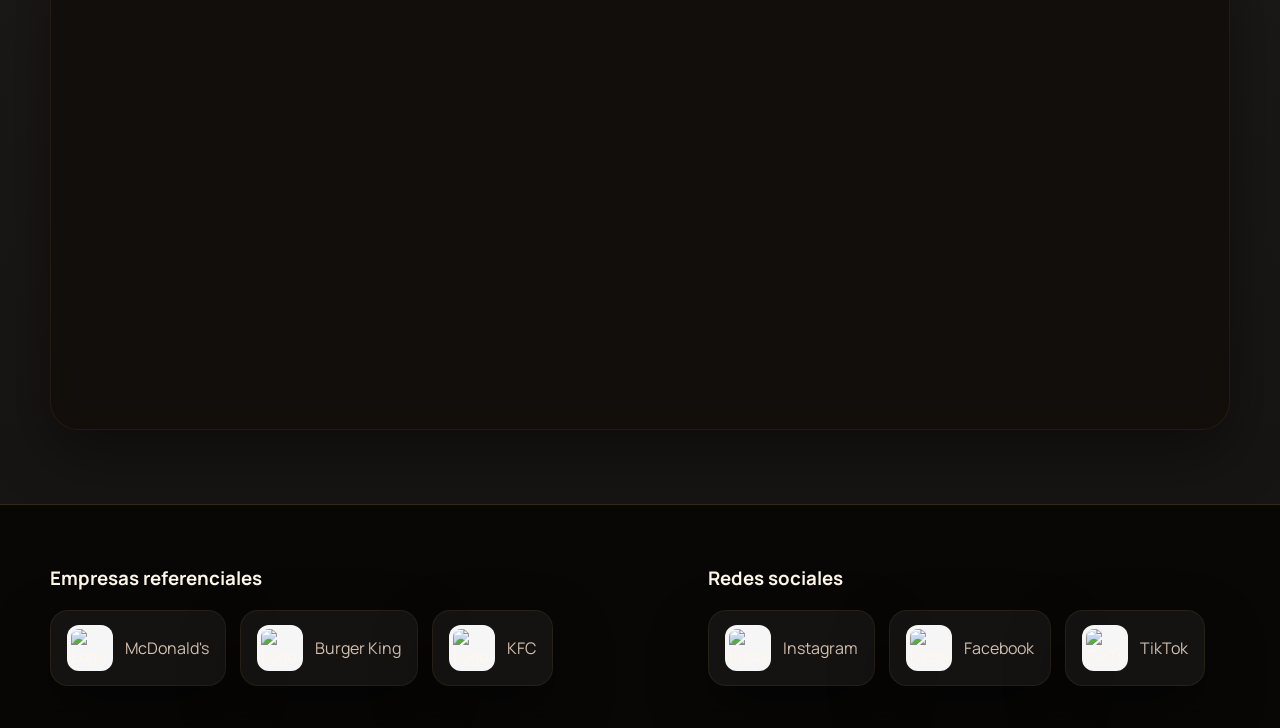
==== commit 13927798: "Add files via upload" ====
--- a/index.html
+++ b/index.html
@@ -7,7 +7,7 @@
   <link rel="preconnect" href="https://fonts.googleapis.com">
   <link rel="preconnect" href="https://fonts.gstatic.com" crossorigin>
   <link href="https://fonts.googleapis.com/css2?family=Fraunces:wght@600;700&family=Manrope:wght@400;500;700;800&display=swap" rel="stylesheet">
-  <link rel="stylesheet" href="styles.css">
+  <link rel="stylesheet" href="styles.css?v=pago-profesional">
 </head>
 <body data-page="inicio">
   <header class="site-shell">
@@ -42,37 +42,16 @@
       </div>
     </section>
 
-    <section class="slider" data-slider>
+    <section class="slider showcase-slider" data-slider>
       <div class="slides">
-        <article class="slide active theme-fire">
-          <div class="slide-content">
-            <small>Portada 01</small>
-            <h2>Hamburguesas con estilo callejero y presentacion premium</h2>
-          </div>
-        </article>
-        <article class="slide theme-night">
-          <div class="slide-content">
-            <small>Portada 02</small>
-            <h2>Combos, delivery y atencion rapida para cualquier momento</h2>
-          </div>
-        </article>
-        <article class="slide theme-gold">
-          <div class="slide-content">
-            <small>Portada 03</small>
-            <h2>Papas cargadas, salsas caseras y snacks para compartir</h2>
-          </div>
-        </article>
-        <article class="slide theme-green">
-          <div class="slide-content">
-            <small>Portada 04</small>
-            <h2>Una marca pensada para conectar con clientes jovenes y familias</h2>
-          </div>
-        </article>
+        <article class="slide active slide-poster"><img src="Slider/INICIO SLIDER 1.png" alt="Street Burger inicio slider 1"></article>
+        <article class="slide slide-poster"><img src="Slider/INICIO SLIDER 2.png" alt="Street Burger inicio slider 2"></article>
+        <article class="slide slide-poster"><img src="Slider/INICIO SLIDER 3.png" alt="Street Burger inicio slider 3"></article>
       </div>
       <div class="slider-controls">
-        <button type="button" class="slider-btn prev" aria-label="Imagen anterior">&#10094;</button>
-        <div class="slider-dots"></div>
-        <button type="button" class="slider-btn next" aria-label="Imagen siguiente">&#10095;</button>
+        <button class="slider-btn prev" type="button" aria-label="Imagen anterior">&#10094;</button>
+        <div class="slider-dots" aria-label="Selector de imagenes"></div>
+        <button class="slider-btn next" type="button" aria-label="Imagen siguiente">&#10095;</button>
       </div>
     </section>
 
@@ -146,7 +125,7 @@
       </div>
       <div class="video-frame">
         <iframe
-          src="https://www.youtube.com/embed/6VfD7J6h5mA"
+          src="https://www.youtube.com/embed/rygi6waxC04"
           title="Video representativo de comida rapida"
           allow="accelerometer; autoplay; clipboard-write; encrypted-media; gyroscope; picture-in-picture"
           allowfullscreen></iframe>
@@ -159,22 +138,22 @@
       <div>
         <h3>Empresas referenciales</h3>
         <div class="reference-logos">
-          <a class="logo-card" href="https://www.mcdonalds.com" target="_blank" rel="noopener noreferrer"><img class="footer-logo-image" src="Productos/Logos de empresas/McDonald's.png" alt="Logo de McDonald's"><span>McDonald's</span></a>
-          <a class="logo-card" href="https://www.burgerking.com" target="_blank" rel="noopener noreferrer"><img class="footer-logo-image" src="Productos/Logos de empresas/Burger King.png" alt="Logo de Burger King"><span>Burger King</span></a>
-          <a class="logo-card" href="https://www.kfc.com" target="_blank" rel="noopener noreferrer"><img class="footer-logo-image" src="Productos/Logos de empresas/Kfc.png" alt="Logo de KFC"><span>KFC</span></a>
+          <a class="logo-card" href="https://www.mcdonalds.com.pe/" target="_blank" rel="noopener noreferrer"><img class="footer-logo-image" src="Logos de empresas/McDonald's.png" alt="Logo de McDonald's"><span>McDonald's</span></a>
+          <a class="logo-card" href="https://www.burgerking.pe/?utm_source=google&utm_medium=search&utm_campaign=brand_conversiones&utm_content=search_intereses__brand&gad_source=1&gad_campaignid=15724503257&gbraid=0AAAAABdfjA9JvOW6CQxQbvN6A2C6X4tfF&gclid=Cj0KCQjw8PDPBhCeARIsAOJwmWW41U0X5RhV-IbB0sMtb2U_2dct4FTOyTwmlMT4a1hvIzcBEaLPNpYaAq4HEALw_wcB" target="_blank" rel="noopener noreferrer"><img class="footer-logo-image" src="Logos de empresas/Burger King.png" alt="Logo de Burger King"><span>Burger King</span></a>
+          <a class="logo-card" href="https://www.kfc.com.pe/" target="_blank" rel="noopener noreferrer"><img class="footer-logo-image" src="Logos de empresas/Kfc.png" alt="Logo de KFC"><span>KFC</span></a>
         </div>
       </div>
       <div>
         <h3>Redes sociales</h3>
         <div class="social-links">
-          <a class="social-link" href="https://www.instagram.com" target="_blank" rel="noopener noreferrer" aria-label="Instagram"><img class="footer-social-image" src="Productos/Logos de empresas/Instagram.png" alt="Instagram"><span>Instagram</span></a>
-          <a class="social-link" href="https://www.facebook.com" target="_blank" rel="noopener noreferrer" aria-label="Facebook"><img class="footer-social-image" src="Productos/Logos de empresas/Facebook.png" alt="Facebook"><span>Facebook</span></a>
-          <a class="social-link" href="https://www.tiktok.com" target="_blank" rel="noopener noreferrer" aria-label="TikTok"><img class="footer-social-image" src="Productos/Logos de empresas/TikTok.png" alt="TikTok"><span>TikTok</span></a>
+          <a class="social-link" href="https://www.instagram.com" target="_blank" rel="noopener noreferrer" aria-label="Instagram"><img class="footer-social-image" src="Logos de empresas/Instagram.png" alt="Instagram"><span>Instagram</span></a>
+          <a class="social-link" href="https://www.facebook.com" target="_blank" rel="noopener noreferrer" aria-label="Facebook"><img class="footer-social-image" src="Logos de empresas/Facebook.png" alt="Facebook"><span>Facebook</span></a>
+          <a class="social-link" href="https://www.tiktok.com" target="_blank" rel="noopener noreferrer" aria-label="TikTok"><img class="footer-social-image" src="Logos de empresas/TikTok.png" alt="TikTok"><span>TikTok</span></a>
         </div>
       </div>
     </div>
   </footer>
 
-  <script src="script.js"></script>
+  <script src="script.js?v=pago-profesional"></script>
 </body>
 </html>
--- a/styles.css
+++ b/styles.css
@@ -70,16 +70,38 @@
 }
 
 .brand-copy {
-  display: block;
-}
-
-.brand strong,
+  display: grid;
+  gap: 2px;
+}
+
 .nav-links a,
 .section-tag,
 .slider-btn,
 .price-row strong,
 .price-row span {
   font-weight: 800;
+}
+
+.brand strong {
+  font-family: "Fraunces", serif;
+  font-size: 1.35rem;
+  line-height: 1;
+  letter-spacing: 0.03em;
+  color: var(--text);
+  text-transform: uppercase;
+  text-shadow: 0 0 18px rgba(255, 122, 26, 0.28);
+}
+
+.brand small {
+  width: max-content;
+  padding: 4px 9px;
+  border-radius: 999px;
+  color: #120c08;
+  font-size: 0.72rem;
+  font-weight: 900;
+  letter-spacing: 0.08em;
+  text-transform: uppercase;
+  background: linear-gradient(135deg, var(--accent), var(--primary));
 }
 
 .brand-logo {
@@ -92,7 +114,6 @@
   box-shadow: 0 18px 30px rgba(0, 0, 0, 0.35);
 }
 
-.brand small,
 .hero-copy p,
 .content-card p,
 .product-feature p,
@@ -285,6 +306,55 @@
     linear-gradient(180deg, rgba(15, 10, 8, 0.08), rgba(15, 10, 8, 0.64));
 }
 
+.slide-poster {
+  background-size: contain;
+  background-repeat: no-repeat;
+  background-position: center;
+  background-color: rgba(8, 6, 5, 0.96);
+  min-height: 420px;
+}
+
+.slide-poster::before {
+  background: none;
+}
+
+.showcase-slider .slides {
+  display: block;
+  position: relative;
+  min-height: auto;
+  aspect-ratio: 3 / 2;
+  overflow: hidden;
+}
+
+.showcase-slider .slide,
+.showcase-slider .slide-poster {
+  position: absolute;
+  inset: 0;
+  width: 100%;
+  height: 100%;
+  min-height: auto;
+  padding: 0;
+  background-size: contain;
+  background-repeat: no-repeat;
+  background-position: center;
+  opacity: 0;
+  transform: none;
+  transition: opacity 0.45s ease;
+}
+
+.showcase-slider .slide.active {
+  z-index: 1;
+  opacity: 1;
+}
+
+.showcase-slider .slide img {
+  width: 100%;
+  height: 100%;
+  display: block;
+  object-fit: contain;
+  object-position: center;
+}
+
 .theme-fire {
   background:
     linear-gradient(135deg, rgba(209, 76, 34, 0.55), rgba(243, 180, 74, 0.35)),
@@ -673,15 +743,37 @@
 }
 
 .team-card .avatar {
-  width: 76px;
-  height: 76px;
-  display: grid;
-  place-items: center;
+  width: 118px;
+  min-height: 74px;
+  display: flex;
+  flex-direction: column;
+  justify-content: center;
+  align-items: flex-start;
+  gap: 4px;
   margin-bottom: 16px;
-  border-radius: 20px;
+  padding: 14px 16px;
+  border-radius: 18px;
   color: white;
+  border: 1px solid rgba(255, 194, 71, 0.22);
+  box-shadow:
+    inset 0 0 0 1px rgba(255, 255, 255, 0.08),
+    0 16px 30px rgba(0, 0, 0, 0.28);
+}
+
+.team-card .avatar span {
+  display: block;
+  font-size: 1.28rem;
+  font-weight: 900;
+  line-height: 1;
+  letter-spacing: 0.06em;
+}
+
+.team-card .avatar small {
+  color: rgba(255, 247, 234, 0.78);
+  font-size: 0.76rem;
   font-weight: 800;
-  font-size: 1.2rem;
+  letter-spacing: 0.04em;
+  text-transform: uppercase;
 }
 
 .team-member-card {
@@ -703,6 +795,14 @@
 
 .avatar-three {
   background: linear-gradient(135deg, #557445, #8da15c);
+}
+
+.avatar-data {
+  background: linear-gradient(135deg, #16415b, #1c8b9b);
+}
+
+.avatar-code {
+  background: linear-gradient(135deg, #2d243f, #7a4d95);
 }
 
 .video-frame iframe,
@@ -757,6 +857,319 @@
   font-weight: 800;
 }
 
+.payment-section {
+  padding-top: 18px;
+}
+
+.payment-panel {
+  padding: 28px;
+  border-radius: var(--radius);
+  background:
+    linear-gradient(145deg, rgba(255, 122, 26, 0.12), rgba(255, 194, 71, 0.04)),
+    var(--surface);
+  border: 1px solid rgba(255, 194, 71, 0.12);
+  box-shadow: var(--shadow);
+}
+
+.payment-tabs {
+  display: flex;
+  flex-wrap: wrap;
+  gap: 12px;
+  margin-bottom: 22px;
+}
+
+.payment-tab {
+  min-height: 48px;
+  padding: 0 18px;
+  border: 1px solid rgba(255, 194, 71, 0.12);
+  border-radius: 999px;
+  color: var(--text);
+  font-weight: 900;
+  cursor: pointer;
+  background: rgba(255, 255, 255, 0.06);
+}
+
+.payment-tab.active {
+  color: #120c08;
+  background: linear-gradient(135deg, var(--accent), var(--primary));
+}
+
+.payment-method {
+  display: none;
+}
+
+.payment-method.active {
+  display: block;
+}
+
+.payment-grid {
+  display: grid;
+  grid-template-columns: minmax(0, 1fr) minmax(280px, 0.85fr);
+  gap: 22px;
+}
+
+.card-form {
+  display: grid;
+  gap: 14px;
+}
+
+.card-form label {
+  display: grid;
+  gap: 8px;
+  color: var(--muted);
+  font-weight: 800;
+}
+
+.card-form input {
+  width: 100%;
+  padding: 15px 16px;
+  border: 1px solid var(--line);
+  border-radius: 16px;
+  color: var(--text);
+  background: rgba(255, 255, 255, 0.06);
+}
+
+.card-row {
+  display: grid;
+  grid-template-columns: 1fr 1fr;
+  gap: 14px;
+}
+
+.card-preview {
+  min-height: 270px;
+  display: grid;
+  align-content: center;
+  gap: 14px;
+  padding: 26px;
+  border-radius: 24px;
+  overflow: hidden;
+  position: relative;
+  background:
+    radial-gradient(circle at top right, rgba(255, 194, 71, 0.28), transparent 34%),
+    linear-gradient(145deg, #17110e, #2e180f);
+  border: 1px solid rgba(255, 194, 71, 0.16);
+  box-shadow: inset 0 0 0 1px rgba(255, 255, 255, 0.04);
+}
+
+.card-preview span {
+  color: var(--accent);
+  font-weight: 900;
+  text-transform: uppercase;
+}
+
+.card-preview strong {
+  font-size: 1.55rem;
+}
+
+.card-preview p {
+  margin: 0;
+}
+
+.card-chip {
+  width: 54px;
+  height: 38px;
+  border-radius: 10px;
+  background: linear-gradient(135deg, #ffe28a, #b87925);
+}
+
+#cardMasked {
+  font-size: 1.35rem;
+  font-weight: 900;
+  letter-spacing: 0.08em;
+}
+
+.wallet-grid {
+  display: grid;
+  grid-template-columns: minmax(260px, 380px);
+  gap: 16px;
+}
+
+.wallet-card {
+  min-height: 180px;
+  display: grid;
+  justify-items: start;
+  align-content: center;
+  gap: 10px;
+  padding: 22px;
+  border: 1px solid rgba(255, 194, 71, 0.12);
+  border-radius: 22px;
+  color: var(--text);
+  text-align: left;
+  cursor: pointer;
+  background: rgba(255, 255, 255, 0.06);
+  box-shadow: var(--shadow);
+}
+
+.wallet-card:hover,
+.payment-tab:hover {
+  transform: translateY(-2px);
+}
+
+.wallet-logo {
+  width: 58px;
+  height: 58px;
+  display: grid;
+  place-items: center;
+  border-radius: 18px;
+  color: white;
+  font-weight: 900;
+  font-size: 1.25rem;
+  background: linear-gradient(135deg, #3867d6, #6c5ce7);
+}
+
+.wallet-logo-image {
+  width: 72px;
+  height: 72px;
+  display: block;
+  object-fit: contain;
+  border-radius: 18px;
+  background: #7b1a93;
+}
+
+.yape-logo {
+  background:
+    radial-gradient(circle at 70% 20%, #20e0c1, transparent 28%),
+    linear-gradient(135deg, #6424a3, #8f2bd4);
+}
+
+.yape-logo.large {
+  width: 76px;
+  height: 76px;
+  margin-bottom: 12px;
+  font-size: 1.65rem;
+}
+
+.wallet-logo-image.large {
+  width: 96px;
+  height: 96px;
+  margin-bottom: 12px;
+}
+
+.wallet-card strong,
+.transfer-box h3 {
+  font-size: 1.4rem;
+}
+
+.wallet-card small {
+  color: var(--muted);
+  font-weight: 800;
+}
+
+.transfer-box {
+  padding: 24px;
+  border-radius: 22px;
+  background: rgba(255, 255, 255, 0.06);
+  border: 1px solid rgba(255, 194, 71, 0.12);
+}
+
+.payment-modal {
+  position: fixed;
+  inset: 0;
+  display: none;
+  align-items: center;
+  justify-content: center;
+  padding: 20px;
+  z-index: 1000;
+}
+
+.payment-modal.open {
+  display: flex;
+}
+
+.payment-modal-backdrop {
+  position: absolute;
+  inset: 0;
+  background: rgba(8, 5, 4, 0.78);
+  backdrop-filter: blur(8px);
+}
+
+.payment-modal-card {
+  position: relative;
+  z-index: 1;
+  width: min(840px, 100%);
+  padding: 30px;
+  border-radius: 28px;
+  background: rgba(18, 13, 10, 0.98);
+  border: 1px solid rgba(255, 194, 71, 0.18);
+  box-shadow: 0 34px 90px rgba(0, 0, 0, 0.48);
+}
+
+.yape-modal-layout {
+  display: grid;
+  grid-template-columns: 0.8fr 1.2fr;
+  gap: 24px;
+  align-items: center;
+}
+
+.upload-box {
+  display: inline-grid;
+  cursor: pointer;
+}
+
+.upload-box input {
+  position: absolute;
+  opacity: 0;
+  pointer-events: none;
+}
+
+.upload-box span {
+  display: inline-flex;
+  min-height: 52px;
+  align-items: center;
+  padding: 0 18px;
+  border-radius: 999px;
+  color: #120c08;
+  font-weight: 900;
+  background: linear-gradient(135deg, var(--accent), var(--primary));
+}
+
+.receipt-preview {
+  min-height: 300px;
+  display: grid;
+  place-items: center;
+  padding: 16px;
+  border-radius: 22px;
+  color: var(--muted);
+  font-weight: 900;
+  text-align: center;
+  background: rgba(255, 255, 255, 0.06);
+  border: 1px dashed rgba(255, 194, 71, 0.24);
+}
+
+.receipt-preview img {
+  width: 100%;
+  max-height: 420px;
+  object-fit: contain;
+  border-radius: 16px;
+}
+
+.receipt-preview .qr-payment-image {
+  max-height: 560px;
+}
+
+.toast {
+  position: fixed;
+  right: 24px;
+  bottom: 24px;
+  z-index: 1200;
+  max-width: min(360px, calc(100% - 48px));
+  padding: 16px 18px;
+  border-radius: 18px;
+  color: #120c08;
+  font-weight: 900;
+  background: linear-gradient(135deg, var(--accent), var(--primary));
+  box-shadow: 0 22px 44px rgba(0, 0, 0, 0.36);
+  opacity: 0;
+  transform: translateY(16px);
+  pointer-events: none;
+  transition: opacity 0.25s ease, transform 0.25s ease;
+}
+
+.toast.show {
+  opacity: 1;
+  transform: translateY(0);
+}
+
 .footer {
   margin-top: 32px;
   background: rgba(7, 5, 4, 0.82);
@@ -811,28 +1224,30 @@
 .team-modal-backdrop {
   position: absolute;
   inset: 0;
-  background: rgba(17, 10, 8, 0.72);
-  backdrop-filter: blur(4px);
+  background: rgba(8, 5, 4, 0.78);
+  backdrop-filter: blur(8px);
 }
 
 .team-modal-card {
   position: relative;
   z-index: 1;
-  width: min(920px, 100%);
+  width: min(1120px, 100%);
   max-height: 90vh;
   overflow: auto;
-  padding: 28px;
-  border-radius: 30px;
-  background: rgba(18, 13, 10, 0.97);
-  border: 1px solid rgba(255, 194, 71, 0.16);
-  box-shadow: 0 30px 70px rgba(0, 0, 0, 0.28);
+  padding: 30px;
+  border-radius: 28px;
+  background:
+    linear-gradient(145deg, rgba(255, 194, 71, 0.1), transparent 34%),
+    rgba(18, 13, 10, 0.98);
+  border: 1px solid rgba(255, 194, 71, 0.22);
+  box-shadow: 0 34px 90px rgba(0, 0, 0, 0.48);
 }
 
 .team-modal-layout {
   display: grid;
-  grid-template-columns: 0.95fr 1.05fr;
-  gap: 24px;
-  align-items: center;
+  grid-template-columns: minmax(0, 1.35fr) minmax(280px, 0.75fr);
+  gap: 26px;
+  align-items: stretch;
 }
 
 .certificate-visual {
@@ -843,32 +1258,46 @@
 
 .certificate-sheet {
   width: 100%;
-  min-height: 320px;
-  padding: 28px;
-  border-radius: 26px;
-  border: 2px solid rgba(255, 194, 71, 0.26);
+  min-height: 0;
+  padding: 22px;
+  border-radius: 24px;
+  border: 1px solid rgba(255, 194, 71, 0.24);
   background:
-    linear-gradient(180deg, rgba(255, 194, 71, 0.14), rgba(255, 255, 255, 0.03)),
-    rgba(255, 248, 233, 0.08);
-  box-shadow: inset 0 0 0 1px rgba(255, 194, 71, 0.1);
+    linear-gradient(180deg, rgba(255, 255, 255, 0.1), rgba(255, 194, 71, 0.04)),
+    rgba(255, 248, 233, 0.07);
+  box-shadow:
+    inset 0 0 0 1px rgba(255, 194, 71, 0.1),
+    0 22px 48px rgba(0, 0, 0, 0.28);
   text-align: center;
-}
-
-.certificate-sheet strong {
+  position: relative;
+  overflow: hidden;
+}
+
+.certificate-sheet::before {
+  content: "";
+  position: absolute;
+  inset: 14px;
+  border-radius: 18px;
+  border: 1px solid rgba(255, 194, 71, 0.18);
+  pointer-events: none;
+}
+
+.certificate-kicker {
   display: block;
-  margin: 18px 0 12px;
-  font-size: 1.4rem;
+  margin: 12px 0 14px;
+  font-size: 0.92rem;
+  letter-spacing: 0.12em;
+  text-transform: uppercase;
   color: var(--accent);
 }
 
 .certificate-sheet p {
-  color: var(--text);
-  line-height: 1.6;
+  display: none;
 }
 
 .certificate-seal {
-  width: 82px;
-  height: 82px;
+  width: 62px;
+  height: 62px;
   display: grid;
   place-items: center;
   margin: 0 auto;
@@ -877,6 +1306,72 @@
   font-weight: 800;
   background: linear-gradient(135deg, var(--accent), var(--primary));
   box-shadow: 0 16px 30px rgba(255, 122, 26, 0.24);
+}
+
+.certificate-image-frame {
+  position: relative;
+  padding: 12px;
+  border-radius: 18px;
+  background:
+    linear-gradient(135deg, rgba(255, 194, 71, 0.18), rgba(255, 122, 26, 0.12)),
+    rgba(10, 8, 7, 0.72);
+  border: 1px solid rgba(255, 194, 71, 0.18);
+  box-shadow:
+    inset 0 0 0 1px rgba(255, 255, 255, 0.03),
+    0 18px 40px rgba(0, 0, 0, 0.28);
+}
+
+.certificate-image-frame::after {
+  content: "";
+  position: absolute;
+  inset: 8px;
+  border-radius: 12px;
+  border: 1px dashed rgba(255, 194, 71, 0.22);
+  pointer-events: none;
+}
+
+.certificate-image {
+  position: relative;
+  z-index: 1;
+  width: 100%;
+  height: clamp(340px, 42vw, 510px);
+  display: block;
+  object-fit: contain;
+  object-position: center;
+  border-radius: 10px;
+  background: #fffaf1;
+}
+
+.team-modal-info {
+  display: flex;
+  flex-direction: column;
+  justify-content: center;
+  padding: 28px;
+  border-radius: 24px;
+  background:
+    linear-gradient(160deg, rgba(255, 122, 26, 0.18), rgba(255, 194, 71, 0.06)),
+    rgba(255, 255, 255, 0.05);
+  border: 1px solid rgba(255, 194, 71, 0.12);
+}
+
+.team-modal-info h2 {
+  margin: 18px 0 14px;
+  font-family: "Fraunces", serif;
+  font-size: clamp(2rem, 4vw, 3.2rem);
+  line-height: 1.05;
+}
+
+.team-modal-info .modal-description {
+  margin: 0 0 18px;
+  color: var(--accent);
+  font-weight: 800;
+}
+
+.team-modal-info .modal-message {
+  margin: 0;
+  color: var(--muted);
+  line-height: 1.7;
+  font-size: 1.02rem;
 }
 
 @media (max-width: 1024px) {
@@ -895,7 +1390,13 @@
   }
 
   .product-modal-layout,
-  .team-modal-layout {
+  .team-modal-layout,
+  .payment-grid,
+  .yape-modal-layout {
+    grid-template-columns: 1fr;
+  }
+
+  .wallet-grid {
     grid-template-columns: 1fr;
   }
 }
@@ -921,4 +1422,26 @@
   .slide {
     padding: 24px;
   }
-}
+
+  .showcase-slider .slides {
+    min-height: auto;
+  }
+
+  .showcase-slider .slide,
+  .showcase-slider .slide-poster {
+    padding: 0;
+  }
+
+  .brand {
+    align-items: flex-start;
+  }
+
+  .brand strong {
+    font-size: 1.1rem;
+  }
+
+  .card-row,
+  .payment-tabs {
+    grid-template-columns: 1fr;
+  }
+}
